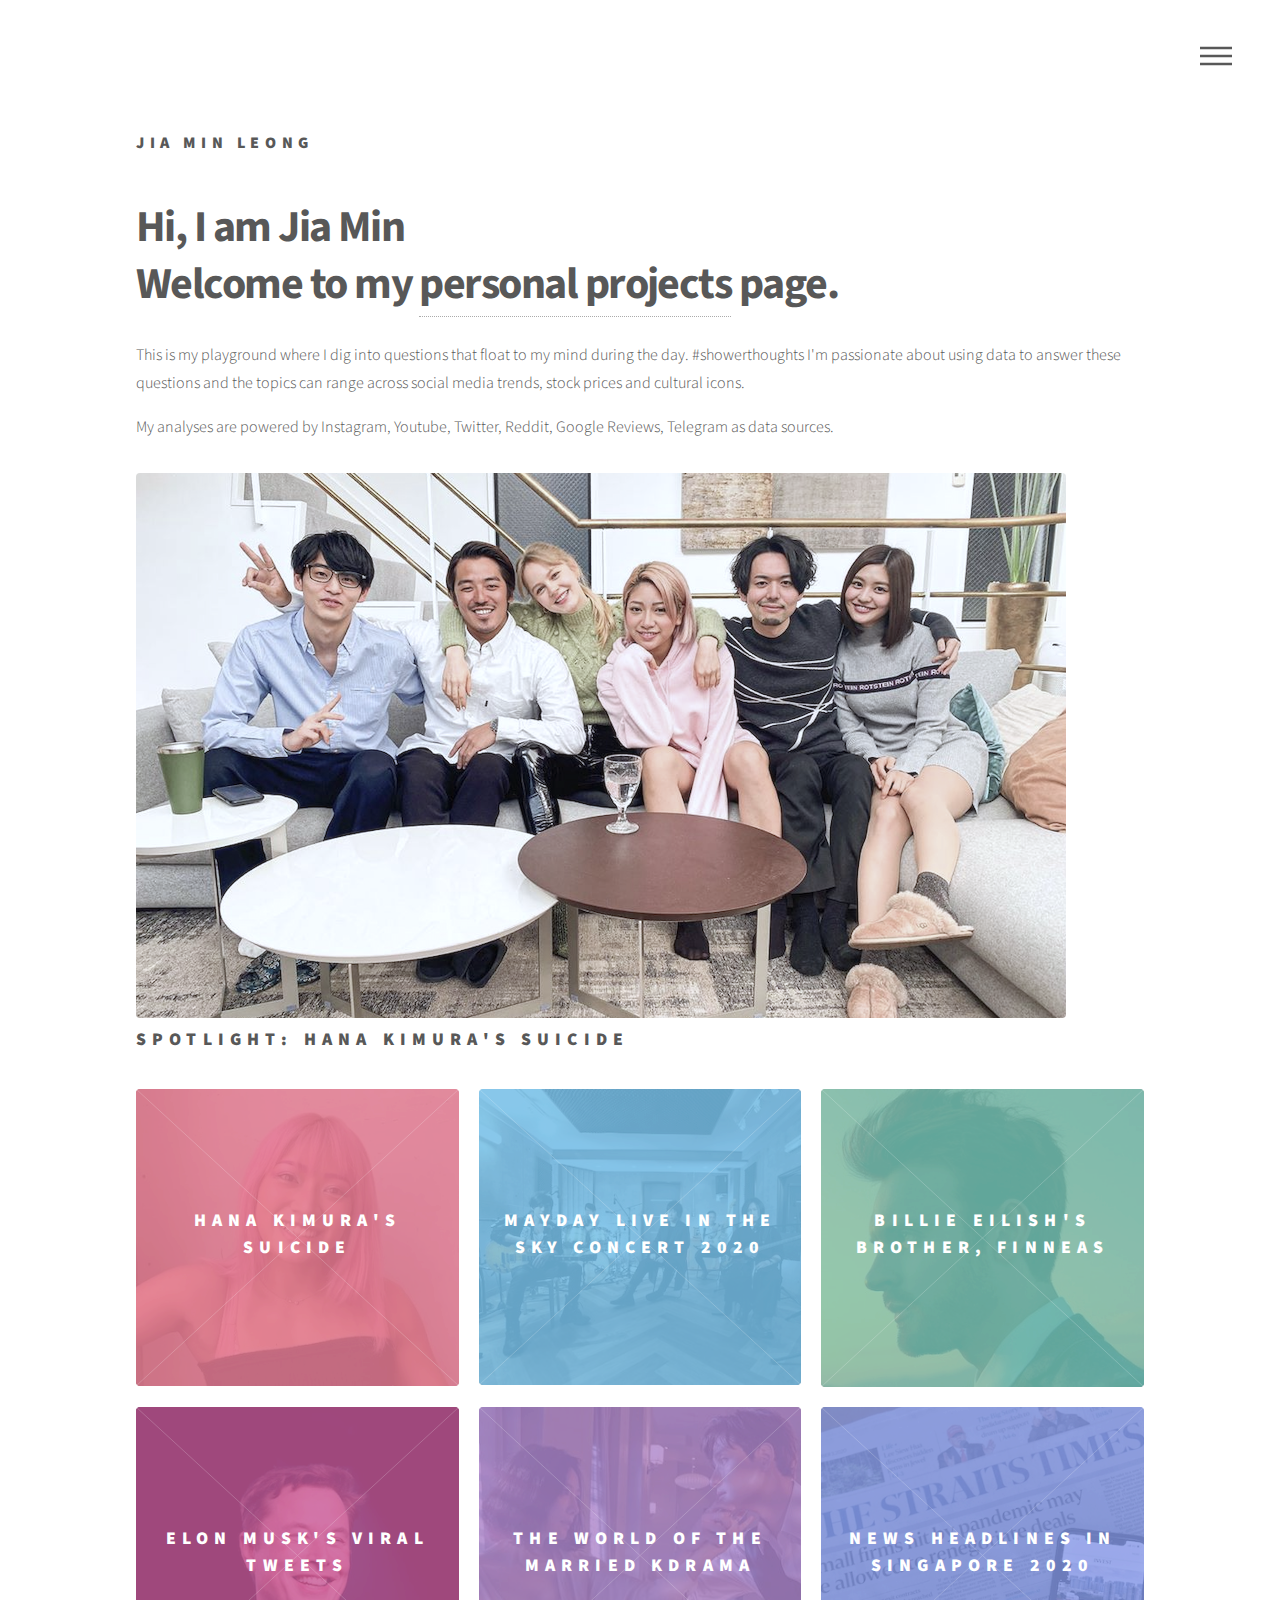
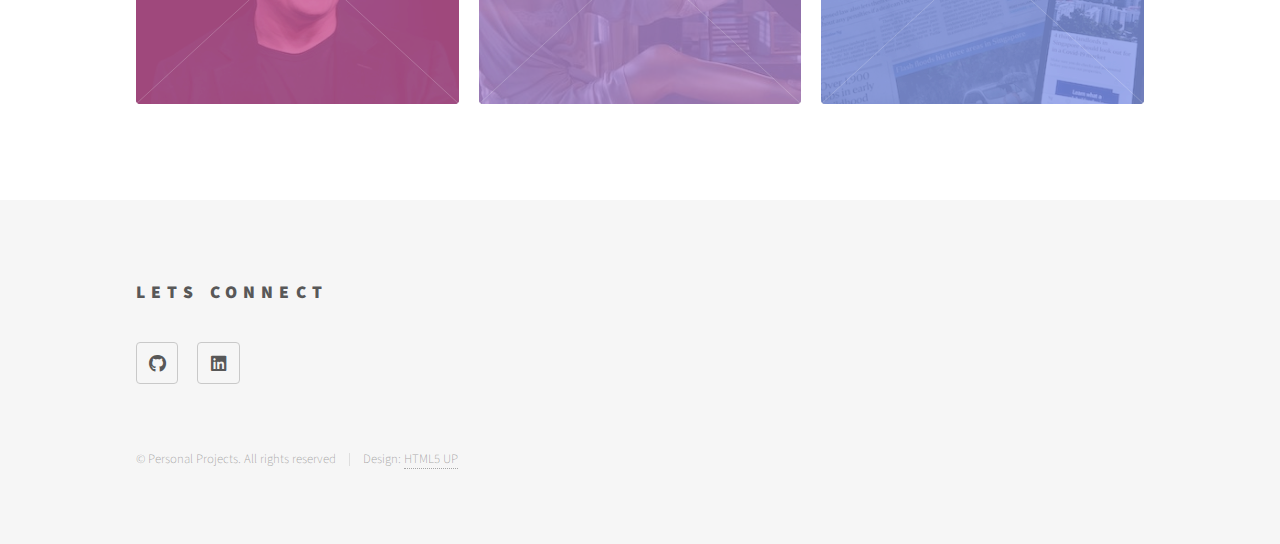
==== index.html @ 2c3411ba "Index" ====
<!DOCTYPE HTML>
<!--
	Phantom by HTML5 UP
	html5up.net | @ajlkn
	Free for personal and commercial use under the CCA 3.0 license (html5up.net/license)
-->
<html>
	<head>
		<title>Personal Projects Portfolio</title>
		<meta charset="utf-8" />
		<meta name="viewport" content="width=device-width, initial-scale=1, user-scalable=no" />
		<link rel="stylesheet" href="assets/css/main.css" />
		<noscript><link rel="stylesheet" href="assets/css/noscript.css" /></noscript>
	</head>
	<body class="is-preload">
		<!-- Wrapper -->
			<div id="wrapper">

				<!-- Header -->
					<header id="header">
						<div class="inner">

							<!-- Logo -->
								<a href="index.html" class="logo">
									<!-- <span class="symbol"><img src="images/logo.svg" alt="" /></span > --> <span class="title">Jia Min Leong</span>
								</a>

							<!-- Nav -->
								<nav>
									<ul>
										<li><a href="#menu">Menu</a></li>
									</ul>
								</nav>

						</div>
					</header>

				<!-- Menu -->
					<nav id="menu">
						<h2>Menu</h2>
						<ul>
							<li><a href="index.html">index</a></li>
							<li><a href="about_me.html">About Me</a></li>
							<!--  <li><a href="elements.html">Elements</a></li> -->
						</ul> 
					</nav>

				<!-- Main -->
					<div id="main">
						<div class="inner">
							<header>
								<h1>Hi, I am Jia Min<br/> 
									Welcome to my  <a href="https://www.instagram.com/personalprojects.py/?hl=en">personal projects</a> page.</h1>
								<p>This is my playground where I dig into questions that float to my mind during the day. #showerthoughts I'm passionate about using data to answer these questions and the topics can range across social media trends, stock prices and cultural icons. 
								</p>

								<p>My analyses are powered by Instagram, Youtube, Twitter, Reddit, Google Reviews, Telegram as data sources. </p>
							</header>
							

								
							<article class="style6">
								<span class="image">
									<img src="images/header.png" alt="" />
								</span>
									 <a href="post_hana_kimura.html">
										<h2>Spotlight: Hana Kimura's suicide</h2>	
								</a>
							</article>


							<section class="tiles">
								
								<article class="style1">
									<span class="image">
										<img src="images/01hana_kimura.jpg" alt="" />
									</span>
										<a href="post_hana_kimura.html">
										<h2>Hana Kimura's suicide</h2>
										<div class="content">
											<p>Sentiment Analysis on Reddit threads</p>
										</div>
									</a>
								</article>

								<article class="style2">
									<span class="image">
										<img src="images/02mayday.jpg" alt="" />
									</span>
										<!-- <a href="generic.html">-->
										<a href="post_mayday.html">
										<h2>Mayday Live In The Sky concert 2020</h2>
										<div class="content">
											<p>Word2Vec to embed Youtube Live Chat data, t-SNE and PCA to visualise embeddings</p>
										</div>
									</a>
								</article>
								<article class="style3">
									<span class="image">
										<img src="images/03finneas.jpg" alt="" />
									</span>
										<!-- <a href="generic.html">-->
										<a href="post_finneas.html">
										<h2>Billie Eilish's brother, FINNEAS</h2>
										<div class="content">
											<p>Retraining GloVe model with embeddings generated from Youtube comments</p>
										</div>
									</a>
								</article>

								<article class="style4">
									<span class="image">
										<img src="images/04elon.jpg" alt="" />
									</span>
										<!-- <a href="generic.html">-->
										<a href="post_elon_musk.html">
										<h2>Elon Musk's viral tweets</h2>
										<div class="content">
											<p>Correlation analysis between tweet popularity and TSLA stock price</p>
										</div>
									</a>
								</article>

								<article class="style5">
									<span class="image">
										<img src="images/05worldofthemarried.jpg" alt="" />
									</span>
										<!-- <a href="generic.html">-->
										<a href="post_worldofthemarried.html">
										<h2>The World of the Married KDrama</h2>
										<div class="content">
											<p>K Means Clustering on Google Reviews</p>
										</div>
									</a>
								</article>

								<article class="style6">
									<span class="image">
										<img src="images/06straits_times.jpg" alt="" />
									</span>
										<!-- <a href="generic.html">-->
										<a href="https://www.instagram.com/p/CJTP_eSlEu7/">
										<h2>News headlines in Singapore 2020</h2>
										<div class="content">
											<p>spaCy Entity Recognition on Straits Times Telegram</p>
										</div>
									</a>
								</article>
							
							
							</section>
						</div>
					</div>

				<!-- Footer -->
					<footer id="footer">
						<div class="inner">
							<section>
								<h2>Lets Connect</h2>
								<ul class="icons">
									<li><a href="https://github.com/jiamin-leong" class="icon brands style2 fa-github"><span class="label">GitHub</span></a></li>
									<li><a href="https://www.linkedin.com/in/jia-min-leong-316aa6111/" class="icon brands style2 fa-linkedin"><span class="label">LinkedIn</span></a></li>
								</ul>
							</section>
							<ul class="copyright">
								<li>&copy; Personal Projects. All rights reserved</li><li>Design: <a href="http://html5up.net">HTML5 UP</a></li>
							</ul>
						</div>
					</footer>

			</div>

		<!-- Scripts -->
			<script src="assets/js/jquery.min.js"></script>
			<script src="assets/js/browser.min.js"></script>
			<script src="assets/js/breakpoints.min.js"></script>
			<script src="assets/js/util.js"></script>
			<script src="assets/js/main.js"></script>

	</body>
</html>
---- assets/css/main.css ----
@import url(fontawesome-all.min.css);
@import url("https://fonts.googleapis.com/css?family=Source+Sans+Pro:300,700,900");

/*
	Phantom by HTML5 UP
	html5up.net | @ajlkn
	Free for personal and commercial use under the CCA 3.0 license (html5up.net/license)
*/

html, body, div, span, applet, object,
iframe, h1, h2, h3, h4, h5, h6, p, blockquote,
pre, a, abbr, acronym, address, big, cite,
code, del, dfn, em, img, ins, kbd, q, s, samp,
small, strike, strong, sub, sup, tt, var, b,
u, i, center, dl, dt, dd, ol, ul, li, fieldset,
form, label, legend, table, caption, tbody,
tfoot, thead, tr, th, td, article, aside,
canvas, details, embed, figure, figcaption,
footer, header, hgroup, menu, nav, output, ruby,
section, summary, time, mark, audio, video {
	margin: 0;
	padding: 0;
	border: 0;
	font-size: 100%;
	font: inherit;
	vertical-align: baseline;}

article, aside, details, figcaption, figure,
footer, header, hgroup, menu, nav, section {
	display: block;}

body {
	line-height: 1;
}

ol, ul {
	list-style: none;
}

blockquote, q {
	quotes: none;
}

	blockquote:before, blockquote:after, q:before, q:after {
		content: '';
		content: none;
	}

table {
	border-collapse: collapse;
	border-spacing: 0;
}

body {
	-webkit-text-size-adjust: none;
}

mark {
	background-color: transparent;
	color: inherit;
}

input::-moz-focus-inner {
	border: 0;
	padding: 0;
}

input, select, textarea {
	-moz-appearance: none;
	-webkit-appearance: none;
	-ms-appearance: none;
	appearance: none;
}

/* Basic */

	@-ms-viewport {
		width: device-width;
	}

	body {
		-ms-overflow-style: scrollbar;
	}

	@media screen and (max-width: 480px) {

		html, body {
			min-width: 320px;
		}

	}

	html {
		box-sizing: border-box;
	}

	*, *:before, *:after {
		box-sizing: inherit;
	}

	body {
		background: #ffffff;
	}

		body.is-preload *, body.is-preload *:before, body.is-preload *:after {
			-moz-animation: none !important;
			-webkit-animation: none !important;
			-ms-animation: none !important;
			animation: none !important;
			-moz-transition: none !important;
			-webkit-transition: none !important;
			-ms-transition: none !important;
			transition: none !important;
		}

/* Type */

	body, input, select, textarea {
		color: #585858;
		font-family: "Source Sans Pro", Helvetica, sans-serif;
		font-size: 16pt;
		font-weight: 300;
		line-height: 1.75;
	}

		@media screen and (max-width: 1680px) {

			body, input, select, textarea {
				font-size: 14pt;
			}

		}

		@media screen and (max-width: 1280px) {

			body, input, select, textarea {
				font-size: 12pt;
			}

		}

	a {
		-moz-transition: border-bottom-color 0.2s ease, color 0.2s ease;
		-webkit-transition: border-bottom-color 0.2s ease, color 0.2s ease;
		-ms-transition: border-bottom-color 0.2s ease, color 0.2s ease;
		transition: border-bottom-color 0.2s ease, color 0.2s ease;
		text-decoration: none;
		color: #585858;
		border-bottom: dotted 1px rgba(88, 88, 88, 0.5);
	}

		a:hover {
			border-bottom-color: transparent;
			color: #f2849e !important;
		}

	strong, b {
		font-weight: 900;
	}

	em, i {
		font-style: italic;
	}

	p {
		margin: 0 0 2em 0;
	}

	h1 {
		font-size: 2.75em;
		font-weight: 700;
		line-height: 1.3;
		margin: 0 0 1em 0;
		letter-spacing: -0.035em;
	}

		h1 a {
			color: inherit;
		}

		@media screen and (max-width: 736px) {

			h1 {
				font-size: 2em;
				margin: 0 0 1em 0;
			}

		}

		@media screen and (max-width: 360px) {

			h1 {
				font-size: 1.75em;
			}

		}

	h2, h3, h4, h5, h6 {
		font-weight: 900;
		line-height: 1.5;
		margin: 0 0 2em 0;
		text-transform: uppercase;
		letter-spacing: 0.35em;
	}

		h2 a, h3 a, h4 a, h5 a, h6 a {
			color: inherit;
		}

	h2 {
		font-size: 1.1em;
	}

	h3 {
		font-size: 1em;
	}

	h4 {
		font-size: 0.8em;
	}

	h5 {
		font-size: 0.8em;
	}

	h6 {
		font-size: 0.8em;
	}

	@media screen and (max-width: 980px) {

		h1 br, h2 br, h3 br, h4 br, h5 br, h6 br {
			display: none;
		}

	}

	@media screen and (max-width: 736px) {

		h2 {
			font-size: 1em;
		}

		h3 {
			font-size: 0.8em;
		}

	}

	sub {
		font-size: 0.8em;
		position: relative;
		top: 0.5em;
	}

	sup {
		font-size: 0.8em;
		position: relative;
		top: -0.5em;
	}

	blockquote {
		border-left: solid 4px #c9c9c9;
		font-style: italic;
		margin: 0 0 2em 0;
		padding: 0.5em 0 0.5em 2em;
	}

	code {
		background: rgba(144, 144, 144, 0.075);
		border-radius: 4px;
		border: solid 1px #c9c9c9;
		font-family: "Courier New", monospace;
		font-size: 0.9em;
		margin: 0 0.25em;
		padding: 0.25em 0.65em;
	}

	pre {
		-webkit-overflow-scrolling: touch;
		font-family: "Courier New", monospace;
		font-size: 0.9em;
		margin: 0 0 2em 0;
	}

		pre code {
			display: block;
			line-height: 1.75;
			padding: 1em 1.5em;
			overflow-x: auto;
		}

	hr {
		border: 0;
		border-bottom: solid 1px #c9c9c9;
		margin: 2em 0;
	}

		hr.major {
			margin: 3em 0;
		}

	.align-left {
		text-align: left;
	}

	.align-center {
		text-align: center;
	}

	.align-right {
		text-align: right;
	}

/* Row */

	.row {
		display: flex;
		flex-wrap: wrap;
		box-sizing: border-box;
		align-items: stretch;
	}

		.row > * {
			box-sizing: border-box;
		}

		.row.gtr-uniform > * > :last-child {
			margin-bottom: 0;
		}

		.row.aln-left {
			justify-content: flex-start;
		}

		.row.aln-center {
			justify-content: center;
		}

		.row.aln-right {
			justify-content: flex-end;
		}

		.row.aln-top {
			align-items: flex-start;
		}

		.row.aln-middle {
			align-items: center;
		}

		.row.aln-bottom {
			align-items: flex-end;
		}

		.row > .imp {
			order: -1;
		}

		.row > .col-1 {
			width: 8.33333%;
		}

		.row > .off-1 {
			margin-left: 8.33333%;
		}

		.row > .col-2 {
			width: 16.66667%;
		}

		.row > .off-2 {
			margin-left: 16.66667%;
		}

		.row > .col-3 {
			width: 25%;
		}

		.row > .off-3 {
			margin-left: 25%;
		}

		.row > .col-4 {
			width: 33.33333%;
		}

		.row > .off-4 {
			margin-left: 33.33333%;
		}

		.row > .col-5 {
			width: 41.66667%;
		}

		.row > .off-5 {
			margin-left: 41.66667%;
		}

		.row > .col-6 {
			width: 50%;
		}

		.row > .off-6 {
			margin-left: 50%;
		}

		.row > .col-7 {
			width: 58.33333%;
		}

		.row > .off-7 {
			margin-left: 58.33333%;
		}

		.row > .col-8 {
			width: 66.66667%;
		}

		.row > .off-8 {
			margin-left: 66.66667%;
		}

		.row > .col-9 {
			width: 75%;
		}

		.row > .off-9 {
			margin-left: 75%;
		}

		.row > .col-10 {
			width: 83.33333%;
		}

		.row > .off-10 {
			margin-left: 83.33333%;
		}

		.row > .col-11 {
			width: 91.66667%;
		}

		.row > .off-11 {
			margin-left: 91.66667%;
		}

		.row > .col-12 {
			width: 100%;
		}

		.row > .off-12 {
			margin-left: 100%;
		}

		.row.gtr-0 {
			margin-top: 0;
			margin-left: 0em;
		}

			.row.gtr-0 > * {
				padding: 0 0 0 0em;
			}

			.row.gtr-0.gtr-uniform {
				margin-top: 0em;
			}

				.row.gtr-0.gtr-uniform > * {
					padding-top: 0em;
				}

		.row.gtr-25 {
			margin-top: 0;
			margin-left: -0.5em;
		}

			.row.gtr-25 > * {
				padding: 0 0 0 0.5em;
			}

			.row.gtr-25.gtr-uniform {
				margin-top: -0.5em;
			}

				.row.gtr-25.gtr-uniform > * {
					padding-top: 0.5em;
				}

		.row.gtr-50 {
			margin-top: 0;
			margin-left: -1em;
		}

			.row.gtr-50 > * {
				padding: 0 0 0 1em;
			}

			.row.gtr-50.gtr-uniform {
				margin-top: -1em;
			}

				.row.gtr-50.gtr-uniform > * {
					padding-top: 1em;
				}

		.row {
			margin-top: 0;
			margin-left: -2em;
		}

			.row > * {
				padding: 0 0 0 2em;
			}

			.row.gtr-uniform {
				margin-top: -2em;
			}

				.row.gtr-uniform > * {
					padding-top: 2em;
				}

		.row.gtr-150 {
			margin-top: 0;
			margin-left: -3em;
		}

			.row.gtr-150 > * {
				padding: 0 0 0 3em;
			}

			.row.gtr-150.gtr-uniform {
				margin-top: -3em;
			}

				.row.gtr-150.gtr-uniform > * {
					padding-top: 3em;
				}

		.row.gtr-200 {
			margin-top: 0;
			margin-left: -4em;
		}

			.row.gtr-200 > * {
				padding: 0 0 0 4em;
			}

			.row.gtr-200.gtr-uniform {
				margin-top: -4em;
			}

				.row.gtr-200.gtr-uniform > * {
					padding-top: 4em;
				}

		@media screen and (max-width: 1680px) {

			.row {
				display: flex;
				flex-wrap: wrap;
				box-sizing: border-box;
				align-items: stretch;
			}

				.row > * {
					box-sizing: border-box;
				}

				.row.gtr-uniform > * > :last-child {
					margin-bottom: 0;
				}

				.row.aln-left {
					justify-content: flex-start;
				}

				.row.aln-center {
					justify-content: center;
				}

				.row.aln-right {
					justify-content: flex-end;
				}

				.row.aln-top {
					align-items: flex-start;
				}

				.row.aln-middle {
					align-items: center;
				}

				.row.aln-bottom {
					align-items: flex-end;
				}

				.row > .imp-xlarge {
					order: -1;
				}

				.row > .col-1-xlarge {
					width: 8.33333%;
				}

				.row > .off-1-xlarge {
					margin-left: 8.33333%;
				}

				.row > .col-2-xlarge {
					width: 16.66667%;
				}

				.row > .off-2-xlarge {
					margin-left: 16.66667%;
				}

				.row > .col-3-xlarge {
					width: 25%;
				}

				.row > .off-3-xlarge {
					margin-left: 25%;
				}

				.row > .col-4-xlarge {
					width: 33.33333%;
				}

				.row > .off-4-xlarge {
					margin-left: 33.33333%;
				}

				.row > .col-5-xlarge {
					width: 41.66667%;
				}

				.row > .off-5-xlarge {
					margin-left: 41.66667%;
				}

				.row > .col-6-xlarge {
					width: 50%;
				}

				.row > .off-6-xlarge {
					margin-left: 50%;
				}

				.row > .col-7-xlarge {
					width: 58.33333%;
				}

				.row > .off-7-xlarge {
					margin-left: 58.33333%;
				}

				.row > .col-8-xlarge {
					width: 66.66667%;
				}

				.row > .off-8-xlarge {
					margin-left: 66.66667%;
				}

				.row > .col-9-xlarge {
					width: 75%;
				}

				.row > .off-9-xlarge {
					margin-left: 75%;
				}

				.row > .col-10-xlarge {
					width: 83.33333%;
				}

				.row > .off-10-xlarge {
					margin-left: 83.33333%;
				}

				.row > .col-11-xlarge {
					width: 91.66667%;
				}

				.row > .off-11-xlarge {
					margin-left: 91.66667%;
				}

				.row > .col-12-xlarge {
					width: 100%;
				}

				.row > .off-12-xlarge {
					margin-left: 100%;
				}

				.row.gtr-0 {
					margin-top: 0;
					margin-left: 0em;
				}

					.row.gtr-0 > * {
						padding: 0 0 0 0em;
					}

					.row.gtr-0.gtr-uniform {
						margin-top: 0em;
					}

						.row.gtr-0.gtr-uniform > * {
							padding-top: 0em;
						}

				.row.gtr-25 {
					margin-top: 0;
					margin-left: -0.5em;
				}

					.row.gtr-25 > * {
						padding: 0 0 0 0.5em;
					}

					.row.gtr-25.gtr-uniform {
						margin-top: -0.5em;
					}

						.row.gtr-25.gtr-uniform > * {
							padding-top: 0.5em;
						}

				.row.gtr-50 {
					margin-top: 0;
					margin-left: -1em;
				}

					.row.gtr-50 > * {
						padding: 0 0 0 1em;
					}

					.row.gtr-50.gtr-uniform {
						margin-top: -1em;
					}

						.row.gtr-50.gtr-uniform > * {
							padding-top: 1em;
						}

				.row {
					margin-top: 0;
					margin-left: -2em;
				}

					.row > * {
						padding: 0 0 0 2em;
					}

					.row.gtr-uniform {
						margin-top: -2em;
					}

						.row.gtr-uniform > * {
							padding-top: 2em;
						}

				.row.gtr-150 {
					margin-top: 0;
					margin-left: -3em;
				}

					.row.gtr-150 > * {
						padding: 0 0 0 3em;
					}

					.row.gtr-150.gtr-uniform {
						margin-top: -3em;
					}

						.row.gtr-150.gtr-uniform > * {
							padding-top: 3em;
						}

				.row.gtr-200 {
					margin-top: 0;
					margin-left: -4em;
				}

					.row.gtr-200 > * {
						padding: 0 0 0 4em;
					}

					.row.gtr-200.gtr-uniform {
						margin-top: -4em;
					}

						.row.gtr-200.gtr-uniform > * {
							padding-top: 4em;
						}

		}

		@media screen and (max-width: 1280px) {

			.row {
				display: flex;
				flex-wrap: wrap;
				box-sizing: border-box;
				align-items: stretch;
			}

				.row > * {
					box-sizing: border-box;
				}

				.row.gtr-uniform > * > :last-child {
					margin-bottom: 0;
				}

				.row.aln-left {
					justify-content: flex-start;
				}

				.row.aln-center {
					justify-content: center;
				}

				.row.aln-right {
					justify-content: flex-end;
				}

				.row.aln-top {
					align-items: flex-start;
				}

				.row.aln-middle {
					align-items: center;
				}

				.row.aln-bottom {
					align-items: flex-end;
				}

				.row > .imp-large {
					order: -1;
				}

				.row > .col-1-large {
					width: 8.33333%;
				}

				.row > .off-1-large {
					margin-left: 8.33333%;
				}

				.row > .col-2-large {
					width: 16.66667%;
				}

				.row > .off-2-large {
					margin-left: 16.66667%;
				}

				.row > .col-3-large {
					width: 25%;
				}

				.row > .off-3-large {
					margin-left: 25%;
				}

				.row > .col-4-large {
					width: 33.33333%;
				}

				.row > .off-4-large {
					margin-left: 33.33333%;
				}

				.row > .col-5-large {
					width: 41.66667%;
				}

				.row > .off-5-large {
					margin-left: 41.66667%;
				}

				.row > .col-6-large {
					width: 50%;
				}

				.row > .off-6-large {
					margin-left: 50%;
				}

				.row > .col-7-large {
					width: 58.33333%;
				}

				.row > .off-7-large {
					margin-left: 58.33333%;
				}

				.row > .col-8-large {
					width: 66.66667%;
				}

				.row > .off-8-large {
					margin-left: 66.66667%;
				}

				.row > .col-9-large {
					width: 75%;
				}

				.row > .off-9-large {
					margin-left: 75%;
				}

				.row > .col-10-large {
					width: 83.33333%;
				}

				.row > .off-10-large {
					margin-left: 83.33333%;
				}

				.row > .col-11-large {
					width: 91.66667%;
				}

				.row > .off-11-large {
					margin-left: 91.66667%;
				}

				.row > .col-12-large {
					width: 100%;
				}

				.row > .off-12-large {
					margin-left: 100%;
				}

				.row.gtr-0 {
					margin-top: 0;
					margin-left: 0em;
				}

					.row.gtr-0 > * {
						padding: 0 0 0 0em;
					}

					.row.gtr-0.gtr-uniform {
						margin-top: 0em;
					}

						.row.gtr-0.gtr-uniform > * {
							padding-top: 0em;
						}

				.row.gtr-25 {
					margin-top: 0;
					margin-left: -0.5em;
				}

					.row.gtr-25 > * {
						padding: 0 0 0 0.5em;
					}

					.row.gtr-25.gtr-uniform {
						margin-top: -0.5em;
					}

						.row.gtr-25.gtr-uniform > * {
							padding-top: 0.5em;
						}

				.row.gtr-50 {
					margin-top: 0;
					margin-left: -1em;
				}

					.row.gtr-50 > * {
						padding: 0 0 0 1em;
					}

					.row.gtr-50.gtr-uniform {
						margin-top: -1em;
					}

						.row.gtr-50.gtr-uniform > * {
							padding-top: 1em;
						}

				.row {
					margin-top: 0;
					margin-left: -2em;
				}

					.row > * {
						padding: 0 0 0 2em;
					}

					.row.gtr-uniform {
						margin-top: -2em;
					}

						.row.gtr-uniform > * {
							padding-top: 2em;
						}

				.row.gtr-150 {
					margin-top: 0;
					margin-left: -3em;
				}

					.row.gtr-150 > * {
						padding: 0 0 0 3em;
					}

					.row.gtr-150.gtr-uniform {
						margin-top: -3em;
					}

						.row.gtr-150.gtr-uniform > * {
							padding-top: 3em;
						}

				.row.gtr-200 {
					margin-top: 0;
					margin-left: -4em;
				}

					.row.gtr-200 > * {
						padding: 0 0 0 4em;
					}

					.row.gtr-200.gtr-uniform {
						margin-top: -4em;
					}

						.row.gtr-200.gtr-uniform > * {
							padding-top: 4em;
						}

		}

		@media screen and (max-width: 980px) {

			.row {
				display: flex;
				flex-wrap: wrap;
				box-sizing: border-box;
				align-items: stretch;
			}

				.row > * {
					box-sizing: border-box;
				}

				.row.gtr-uniform > * > :last-child {
					margin-bottom: 0;
				}

				.row.aln-left {
					justify-content: flex-start;
				}

				.row.aln-center {
					justify-content: center;
				}

				.row.aln-right {
					justify-content: flex-end;
				}

				.row.aln-top {
					align-items: flex-start;
				}

				.row.aln-middle {
					align-items: center;
				}

				.row.aln-bottom {
					align-items: flex-end;
				}

				.row > .imp-medium {
					order: -1;
				}

				.row > .col-1-medium {
					width: 8.33333%;
				}

				.row > .off-1-medium {
					margin-left: 8.33333%;
				}

				.row > .col-2-medium {
					width: 16.66667%;
				}

				.row > .off-2-medium {
					margin-left: 16.66667%;
				}

				.row > .col-3-medium {
					width: 25%;
				}

				.row > .off-3-medium {
					margin-left: 25%;
				}

				.row > .col-4-medium {
					width: 33.33333%;
				}

				.row > .off-4-medium {
					margin-left: 33.33333%;
				}

				.row > .col-5-medium {
					width: 41.66667%;
				}

				.row > .off-5-medium {
					margin-left: 41.66667%;
				}

				.row > .col-6-medium {
					width: 50%;
				}

				.row > .off-6-medium {
					margin-left: 50%;
				}

				.row > .col-7-medium {
					width: 58.33333%;
				}

				.row > .off-7-medium {
					margin-left: 58.33333%;
				}

				.row > .col-8-medium {
					width: 66.66667%;
				}

				.row > .off-8-medium {
					margin-left: 66.66667%;
				}

				.row > .col-9-medium {
					width: 75%;
				}

				.row > .off-9-medium {
					margin-left: 75%;
				}

				.row > .col-10-medium {
					width: 83.33333%;
				}

				.row > .off-10-medium {
					margin-left: 83.33333%;
				}

				.row > .col-11-medium {
					width: 91.66667%;
				}

				.row > .off-11-medium {
					margin-left: 91.66667%;
				}

				.row > .col-12-medium {
					width: 100%;
				}

				.row > .off-12-medium {
					margin-left: 100%;
				}

				.row.gtr-0 {
					margin-top: 0;
					margin-left: 0em;
				}

					.row.gtr-0 > * {
						padding: 0 0 0 0em;
					}

					.row.gtr-0.gtr-uniform {
						margin-top: 0em;
					}

						.row.gtr-0.gtr-uniform > * {
							padding-top: 0em;
						}

				.row.gtr-25 {
					margin-top: 0;
					margin-left: -0.375em;
				}

					.row.gtr-25 > * {
						padding: 0 0 0 0.375em;
					}

					.row.gtr-25.gtr-uniform {
						margin-top: -0.375em;
					}

						.row.gtr-25.gtr-uniform > * {
							padding-top: 0.375em;
						}

				.row.gtr-50 {
					margin-top: 0;
					margin-left: -0.75em;
				}

					.row.gtr-50 > * {
						padding: 0 0 0 0.75em;
					}

					.row.gtr-50.gtr-uniform {
						margin-top: -0.75em;
					}

						.row.gtr-50.gtr-uniform > * {
							padding-top: 0.75em;
						}

				.row {
					margin-top: 0;
					margin-left: -1.5em;
				}

					.row > * {
						padding: 0 0 0 1.5em;
					}

					.row.gtr-uniform {
						margin-top: -1.5em;
					}

						.row.gtr-uniform > * {
							padding-top: 1.5em;
						}

				.row.gtr-150 {
					margin-top: 0;
					margin-left: -2.25em;
				}

					.row.gtr-150 > * {
						padding: 0 0 0 2.25em;
					}

					.row.gtr-150.gtr-uniform {
						margin-top: -2.25em;
					}

						.row.gtr-150.gtr-uniform > * {
							padding-top: 2.25em;
						}

				.row.gtr-200 {
					margin-top: 0;
					margin-left: -3em;
				}

					.row.gtr-200 > * {
						padding: 0 0 0 3em;
					}

					.row.gtr-200.gtr-uniform {
						margin-top: -3em;
					}

						.row.gtr-200.gtr-uniform > * {
							padding-top: 3em;
						}

		}

		@media screen and (max-width: 736px) {

			.row {
				display: flex;
				flex-wrap: wrap;
				box-sizing: border-box;
				align-items: stretch;
			}

				.row > * {
					box-sizing: border-box;
				}

				.row.gtr-uniform > * > :last-child {
					margin-bottom: 0;
				}

				.row.aln-left {
					justify-content: flex-start;
				}

				.row.aln-center {
					justify-content: center;
				}

				.row.aln-right {
					justify-content: flex-end;
				}

				.row.aln-top {
					align-items: flex-start;
				}

				.row.aln-middle {
					align-items: center;
				}

				.row.aln-bottom {
					align-items: flex-end;
				}

				.row > .imp-small {
					order: -1;
				}

				.row > .col-1-small {
					width: 8.33333%;
				}

				.row > .off-1-small {
					margin-left: 8.33333%;
				}

				.row > .col-2-small {
					width: 16.66667%;
				}

				.row > .off-2-small {
					margin-left: 16.66667%;
				}

				.row > .col-3-small {
					width: 25%;
				}

				.row > .off-3-small {
					margin-left: 25%;
				}

				.row > .col-4-small {
					width: 33.33333%;
				}

				.row > .off-4-small {
					margin-left: 33.33333%;
				}

				.row > .col-5-small {
					width: 41.66667%;
				}

				.row > .off-5-small {
					margin-left: 41.66667%;
				}

				.row > .col-6-small {
					width: 50%;
				}

				.row > .off-6-small {
					margin-left: 50%;
				}

				.row > .col-7-small {
					width: 58.33333%;
				}

				.row > .off-7-small {
					margin-left: 58.33333%;
				}

				.row > .col-8-small {
					width: 66.66667%;
				}

				.row > .off-8-small {
					margin-left: 66.66667%;
				}

				.row > .col-9-small {
					width: 75%;
				}

				.row > .off-9-small {
					margin-left: 75%;
				}

				.row > .col-10-small {
					width: 83.33333%;
				}

				.row > .off-10-small {
					margin-left: 83.33333%;
				}

				.row > .col-11-small {
					width: 91.66667%;
				}

				.row > .off-11-small {
					margin-left: 91.66667%;
				}

				.row > .col-12-small {
					width: 100%;
				}

				.row > .off-12-small {
					margin-left: 100%;
				}

				.row.gtr-0 {
					margin-top: 0;
					margin-left: 0em;
				}

					.row.gtr-0 > * {
						padding: 0 0 0 0em;
					}

					.row.gtr-0.gtr-uniform {
						margin-top: 0em;
					}

						.row.gtr-0.gtr-uniform > * {
							padding-top: 0em;
						}

				.row.gtr-25 {
					margin-top: 0;
					margin-left: -0.25em;
				}

					.row.gtr-25 > * {
						padding: 0 0 0 0.25em;
					}

					.row.gtr-25.gtr-uniform {
						margin-top: -0.25em;
					}

						.row.gtr-25.gtr-uniform > * {
							padding-top: 0.25em;
						}

				.row.gtr-50 {
					margin-top: 0;
					margin-left: -0.5em;
				}

					.row.gtr-50 > * {
						padding: 0 0 0 0.5em;
					}

					.row.gtr-50.gtr-uniform {
						margin-top: -0.5em;
					}

						.row.gtr-50.gtr-uniform > * {
							padding-top: 0.5em;
						}

				.row {
					margin-top: 0;
					margin-left: -1em;
				}

					.row > * {
						padding: 0 0 0 1em;
					}

					.row.gtr-uniform {
						margin-top: -1em;
					}

						.row.gtr-uniform > * {
							padding-top: 1em;
						}

				.row.gtr-150 {
					margin-top: 0;
					margin-left: -1.5em;
				}

					.row.gtr-150 > * {
						padding: 0 0 0 1.5em;
					}

					.row.gtr-150.gtr-uniform {
						margin-top: -1.5em;
					}

						.row.gtr-150.gtr-uniform > * {
							padding-top: 1.5em;
						}

				.row.gtr-200 {
					margin-top: 0;
					margin-left: -2em;
				}

					.row.gtr-200 > * {
						padding: 0 0 0 2em;
					}

					.row.gtr-200.gtr-uniform {
						margin-top: -2em;
					}

						.row.gtr-200.gtr-uniform > * {
							padding-top: 2em;
						}

		}

		@media screen and (max-width: 480px) {

			.row {
				display: flex;
				flex-wrap: wrap;
				box-sizing: border-box;
				align-items: stretch;
			}

				.row > * {
					box-sizing: border-box;
				}

				.row.gtr-uniform > * > :last-child {
					margin-bottom: 0;
				}

				.row.aln-left {
					justify-content: flex-start;
				}

				.row.aln-center {
					justify-content: center;
				}

				.row.aln-right {
					justify-content: flex-end;
				}

				.row.aln-top {
					align-items: flex-start;
				}

				.row.aln-middle {
					align-items: center;
				}

				.row.aln-bottom {
					align-items: flex-end;
				}

				.row > .imp-xsmall {
					order: -1;
				}

				.row > .col-1-xsmall {
					width: 8.33333%;
				}

				.row > .off-1-xsmall {
					margin-left: 8.33333%;
				}

				.row > .col-2-xsmall {
					width: 16.66667%;
				}

				.row > .off-2-xsmall {
					margin-left: 16.66667%;
				}

				.row > .col-3-xsmall {
					width: 25%;
				}

				.row > .off-3-xsmall {
					margin-left: 25%;
				}

				.row > .col-4-xsmall {
					width: 33.33333%;
				}

				.row > .off-4-xsmall {
					margin-left: 33.33333%;
				}

				.row > .col-5-xsmall {
					width: 41.66667%;
				}

				.row > .off-5-xsmall {
					margin-left: 41.66667%;
				}

				.row > .col-6-xsmall {
					width: 50%;
				}

				.row > .off-6-xsmall {
					margin-left: 50%;
				}

				.row > .col-7-xsmall {
					width: 58.33333%;
				}

				.row > .off-7-xsmall {
					margin-left: 58.33333%;
				}

				.row > .col-8-xsmall {
					width: 66.66667%;
				}

				.row > .off-8-xsmall {
					margin-left: 66.66667%;
				}

				.row > .col-9-xsmall {
					width: 75%;
				}

				.row > .off-9-xsmall {
					margin-left: 75%;
				}

				.row > .col-10-xsmall {
					width: 83.33333%;
				}

				.row > .off-10-xsmall {
					margin-left: 83.33333%;
				}

				.row > .col-11-xsmall {
					width: 91.66667%;
				}

				.row > .off-11-xsmall {
					margin-left: 91.66667%;
				}

				.row > .col-12-xsmall {
					width: 100%;
				}

				.row > .off-12-xsmall {
					margin-left: 100%;
				}

				.row.gtr-0 {
					margin-top: 0;
					margin-left: 0em;
				}

					.row.gtr-0 > * {
						padding: 0 0 0 0em;
					}

					.row.gtr-0.gtr-uniform {
						margin-top: 0em;
					}

						.row.gtr-0.gtr-uniform > * {
							padding-top: 0em;
						}

				.row.gtr-25 {
					margin-top: 0;
					margin-left: -0.25em;
				}

					.row.gtr-25 > * {
						padding: 0 0 0 0.25em;
					}

					.row.gtr-25.gtr-uniform {
						margin-top: -0.25em;
					}

						.row.gtr-25.gtr-uniform > * {
							padding-top: 0.25em;
						}

				.row.gtr-50 {
					margin-top: 0;
					margin-left: -0.5em;
				}

					.row.gtr-50 > * {
						padding: 0 0 0 0.5em;
					}

					.row.gtr-50.gtr-uniform {
						margin-top: -0.5em;
					}

						.row.gtr-50.gtr-uniform > * {
							padding-top: 0.5em;
						}

				.row {
					margin-top: 0;
					margin-left: -1em;
				}

					.row > * {
						padding: 0 0 0 1em;
					}

					.row.gtr-uniform {
						margin-top: -1em;
					}

						.row.gtr-uniform > * {
							padding-top: 1em;
						}

				.row.gtr-150 {
					margin-top: 0;
					margin-left: -1.5em;
				}

					.row.gtr-150 > * {
						padding: 0 0 0 1.5em;
					}

					.row.gtr-150.gtr-uniform {
						margin-top: -1.5em;
					}

						.row.gtr-150.gtr-uniform > * {
							padding-top: 1.5em;
						}

				.row.gtr-200 {
					margin-top: 0;
					margin-left: -2em;
				}

					.row.gtr-200 > * {
						padding: 0 0 0 2em;
					}

					.row.gtr-200.gtr-uniform {
						margin-top: -2em;
					}

						.row.gtr-200.gtr-uniform > * {
							padding-top: 2em;
						}

		}

/* Section/Article */

	section.special, article.special {
		text-align: center;
	}

	header p {
		margin-top: -1em;
	}

	@media screen and (max-width: 736px) {

		header p {
			margin-top: 0;
		}

	}

/* Icon */

	.icon {
		text-decoration: none;
		border-bottom: none;
		position: relative;
	}

		.icon:before {
			-moz-osx-font-smoothing: grayscale;
			-webkit-font-smoothing: antialiased;
			display: inline-block;
			font-style: normal;
			font-variant: normal;
			text-rendering: auto;
			line-height: 1;
			text-transform: none !important;
			font-family: 'Font Awesome 5 Free';
			font-weight: 400;
		}

		.icon > .label {
			display: none;
		}

		.icon:before {
			line-height: inherit;
		}

		.icon.solid:before {
			font-weight: 900;
		}

		.icon.brands:before {
			font-family: 'Font Awesome 5 Brands';
		}

		.icon.style2 {
			-moz-transition: background-color 0.2s ease-in-out, color 0.2s ease-in-out, border-color 0.2s ease-in-out;
			-webkit-transition: background-color 0.2s ease-in-out, color 0.2s ease-in-out, border-color 0.2s ease-in-out;
			-ms-transition: background-color 0.2s ease-in-out, color 0.2s ease-in-out, border-color 0.2s ease-in-out;
			transition: background-color 0.2s ease-in-out, color 0.2s ease-in-out, border-color 0.2s ease-in-out;
			background-color: transparent;
			border: solid 1px #c9c9c9;
			border-radius: 4px;
			width: 2.65em;
			height: 2.65em;
			display: inline-block;
			text-align: center;
			line-height: 2.65em;
			color: inherit;
		}

			.icon.style2:before {
				font-size: 1.1em;
			}

			.icon.style2:hover {
				color: #f2849e;
				border-color: #f2849e;
			}

			.icon.style2:active {
				background-color: rgba(242, 132, 158, 0.1);
			}

/* List */

	ol {
		list-style: decimal;
		margin: 0 0 2em 0;
		padding-left: 1.25em;
	}

		ol li {
			padding-left: 0.25em;
		}

	ul {
		list-style: disc;
		margin: 0 0 2em 0;
		padding-left: 1em;
	}

		ul li {
			padding-left: 0.5em;
		}

		ul.alt {
			list-style: none;
			padding-left: 0;
		}

			ul.alt li {
				border-top: solid 1px #c9c9c9;
				padding: 0.5em 0;
			}

				ul.alt li:first-child {
					border-top: 0;
					padding-top: 0;
				}

	dl {
		margin: 0 0 2em 0;
	}

		dl dt {
			display: block;
			font-weight: 900;
			margin: 0 0 1em 0;
		}

		dl dd {
			margin-left: 2em;
		}

/* Actions */

	ul.actions {
		display: -moz-flex;
		display: -webkit-flex;
		display: -ms-flex;
		display: flex;
		cursor: default;
		list-style: none;
		margin-left: -1em;
		padding-left: 0;
	}

		ul.actions li {
			padding: 0 0 0 1em;
			vertical-align: middle;
		}

		ul.actions.special {
			-moz-justify-content: center;
			-webkit-justify-content: center;
			-ms-justify-content: center;
			justify-content: center;
			width: 100%;
			margin-left: 0;
		}

			ul.actions.special li:first-child {
				padding-left: 0;
			}

		ul.actions.stacked {
			-moz-flex-direction: column;
			-webkit-flex-direction: column;
			-ms-flex-direction: column;
			flex-direction: column;
			margin-left: 0;
		}

			ul.actions.stacked li {
				padding: 1.3em 0 0 0;
			}

				ul.actions.stacked li:first-child {
					padding-top: 0;
				}

		ul.actions.fit {
			width: calc(100% + 1em);
		}

			ul.actions.fit li {
				-moz-flex-grow: 1;
				-webkit-flex-grow: 1;
				-ms-flex-grow: 1;
				flex-grow: 1;
				-moz-flex-shrink: 1;
				-webkit-flex-shrink: 1;
				-ms-flex-shrink: 1;
				flex-shrink: 1;
				width: 100%;
			}

				ul.actions.fit li > * {
					width: 100%;
				}

			ul.actions.fit.stacked {
				width: 100%;
			}

		@media screen and (max-width: 480px) {

			ul.actions:not(.fixed) {
				-moz-flex-direction: column;
				-webkit-flex-direction: column;
				-ms-flex-direction: column;
				flex-direction: column;
				margin-left: 0;
				width: 100% !important;
			}

				ul.actions:not(.fixed) li {
					-moz-flex-grow: 1;
					-webkit-flex-grow: 1;
					-ms-flex-grow: 1;
					flex-grow: 1;
					-moz-flex-shrink: 1;
					-webkit-flex-shrink: 1;
					-ms-flex-shrink: 1;
					flex-shrink: 1;
					padding: 1em 0 0 0;
					text-align: center;
					width: 100%;
				}

					ul.actions:not(.fixed) li > * {
						width: 100%;
					}

					ul.actions:not(.fixed) li:first-child {
						padding-top: 0;
					}

					ul.actions:not(.fixed) li input[type="submit"],
					ul.actions:not(.fixed) li input[type="reset"],
					ul.actions:not(.fixed) li input[type="button"],
					ul.actions:not(.fixed) li button,
					ul.actions:not(.fixed) li .button {
						width: 100%;
					}

						ul.actions:not(.fixed) li input[type="submit"].icon:before,
						ul.actions:not(.fixed) li input[type="reset"].icon:before,
						ul.actions:not(.fixed) li input[type="button"].icon:before,
						ul.actions:not(.fixed) li button.icon:before,
						ul.actions:not(.fixed) li .button.icon:before {
							margin-left: -0.5rem;
						}

		}

/* Icons */

	ul.icons {
		cursor: default;
		list-style: none;
		padding-left: 0;
		margin: -1em 0 2em -1em;
	}

		ul.icons li {
			display: inline-block;
			padding: 1em 0 0 1em;
		}

/* Form */

	form {
		margin: 0 0 2em 0;
		overflow-x: hidden;
	}

		form > :last-child {
			margin-bottom: 0;
		}

		form > .fields {
			display: -moz-flex;
			display: -webkit-flex;
			display: -ms-flex;
			display: flex;
			-moz-flex-wrap: wrap;
			-webkit-flex-wrap: wrap;
			-ms-flex-wrap: wrap;
			flex-wrap: wrap;
			width: calc(100% + 3em);
			margin: -1.5em 0 2em -1.5em;
		}

			form > .fields > .field {
				-moz-flex-grow: 0;
				-webkit-flex-grow: 0;
				-ms-flex-grow: 0;
				flex-grow: 0;
				-moz-flex-shrink: 0;
				-webkit-flex-shrink: 0;
				-ms-flex-shrink: 0;
				flex-shrink: 0;
				padding: 1.5em 0 0 1.5em;
				width: calc(100% - 1.5em);
			}

				form > .fields > .field.half {
					width: calc(50% - 0.75em);
				}

				form > .fields > .field.third {
					width: calc(100%/3 - 0.5em);
				}

				form > .fields > .field.quarter {
					width: calc(25% - 0.375em);
				}

		@media screen and (max-width: 480px) {

			form > .fields {
				width: calc(100% + 3em);
				margin: -1.5em 0 2em -1.5em;
			}

				form > .fields > .field {
					padding: 1.5em 0 0 1.5em;
					width: calc(100% - 1.5em);
				}

					form > .fields > .field.half {
						width: calc(100% - 1.5em);
					}

					form > .fields > .field.third {
						width: calc(100% - 1.5em);
					}

					form > .fields > .field.quarter {
						width: calc(100% - 1.5em);
					}

		}

	label {
		display: block;
		font-size: 0.9em;
		font-weight: 900;
		margin: 0 0 1em 0;
	}

	input[type="text"],
	input[type="password"],
	input[type="email"],
	input[type="tel"],
	select,
	textarea {
		-moz-appearance: none;
		-webkit-appearance: none;
		-ms-appearance: none;
		appearance: none;
		background-color: transparent;
		border: none;
		border-radius: 0;
		border-bottom: solid 1px #c9c9c9;
		color: inherit;
		display: block;
		outline: 0;
		padding: 0;
		text-decoration: none;
		width: 100%;
	}

		input[type="text"]:invalid,
		input[type="password"]:invalid,
		input[type="email"]:invalid,
		input[type="tel"]:invalid,
		select:invalid,
		textarea:invalid {
			box-shadow: none;
		}

		input[type="text"]:focus,
		input[type="password"]:focus,
		input[type="email"]:focus,
		input[type="tel"]:focus,
		select:focus,
		textarea:focus {
			border-bottom-color: #f2849e;
			box-shadow: inset 0 -1px 0 0 #f2849e;
		}

	select {
		background-image: url("data:image/svg+xml;charset=utf8,%3Csvg xmlns='http://www.w3.org/2000/svg' width='40' height='40' preserveAspectRatio='none' viewBox='0 0 40 40'%3E%3Cpath d='M9.4,12.3l10.4,10.4l10.4-10.4c0.2-0.2,0.5-0.4,0.9-0.4c0.3,0,0.6,0.1,0.9,0.4l3.3,3.3c0.2,0.2,0.4,0.5,0.4,0.9 c0,0.4-0.1,0.6-0.4,0.9L20.7,31.9c-0.2,0.2-0.5,0.4-0.9,0.4c-0.3,0-0.6-0.1-0.9-0.4L4.3,17.3c-0.2-0.2-0.4-0.5-0.4-0.9 c0-0.4,0.1-0.6,0.4-0.9l3.3-3.3c0.2-0.2,0.5-0.4,0.9-0.4S9.1,12.1,9.4,12.3z' fill='%23c9c9c9' /%3E%3C/svg%3E");
		background-size: 1.25rem;
		background-repeat: no-repeat;
		background-position: calc(100% - 1rem) center;
		height: 3em;
		padding-right: 3em;
		text-overflow: ellipsis;
	}

		select option {
			background: #ffffff;
		}

		select:focus::-ms-value {
			background-color: transparent;
		}

		select::-ms-expand {
			display: none;
		}

	input[type="text"],
	input[type="password"],
	input[type="email"],
	select {
		height: 3em;
	}

	textarea {
		padding: 0;
		min-height: 3.75em;
	}

	input[type="checkbox"],
	input[type="radio"] {
		-moz-appearance: none;
		-webkit-appearance: none;
		-ms-appearance: none;
		appearance: none;
		display: block;
		float: left;
		margin-right: -2em;
		opacity: 0;
		width: 1em;
		z-index: -1;
	}

		input[type="checkbox"] + label,
		input[type="radio"] + label {
			text-decoration: none;
			color: #585858;
			cursor: pointer;
			display: inline-block;
			font-size: 1em;
			font-weight: 300;
			padding-left: 2.55em;
			padding-right: 0.75em;
			position: relative;
		}

			input[type="checkbox"] + label:before,
			input[type="radio"] + label:before {
				-moz-osx-font-smoothing: grayscale;
				-webkit-font-smoothing: antialiased;
				display: inline-block;
				font-style: normal;
				font-variant: normal;
				text-rendering: auto;
				line-height: 1;
				text-transform: none !important;
				font-family: 'Font Awesome 5 Free';
				font-weight: 900;
			}

			input[type="checkbox"] + label:before,
			input[type="radio"] + label:before {
				border-radius: 4px;
				border: solid 1px #c9c9c9;
				content: '';
				display: inline-block;
				font-size: 0.8em;
				height: 2.25em;
				left: 0;
				line-height: 2.25em;
				position: absolute;
				text-align: center;
				top: 0;
				width: 2.25em;
			}

		input[type="checkbox"]:checked + label:before,
		input[type="radio"]:checked + label:before {
			background: #585858;
			border-color: #585858;
			color: #ffffff;
			content: '\f00c';
		}

		input[type="checkbox"]:focus + label:before,
		input[type="radio"]:focus + label:before {
			border-color: #f2849e;
			box-shadow: 0 0 0 1px #f2849e;
		}

	input[type="checkbox"] + label:before {
		border-radius: 4px;
	}

	input[type="radio"] + label:before {
		border-radius: 100%;
	}

/* Box */

	.box {
		border-radius: 4px;
		border: solid 1px #c9c9c9;
		margin-bottom: 2em;
		padding: 1.5em;
	}

		.box > :last-child,
		.box > :last-child > :last-child,
		.box > :last-child > :last-child > :last-child {
			margin-bottom: 0;
		}

		.box.alt {
			border: 0;
			border-radius: 0;
			padding: 0;
		}

/* Image */

	.image {
		border-radius: 4px;
		border: 0;
		display: inline-block;
		position: relative;
	}

		.image img {
			border-radius: 4px;
			display: block;
		}

		.image.left, .image.right {
			max-width: 40%;
		}

			.image.left img, .image.right img {
				width: 100%;
			}

		.image.left {
			float: left;
			padding: 0 1.5em 1em 0;
			top: 0.25em;
		}

		.image.right {
			float: right;
			padding: 0 0 1em 1.5em;
			top: 0.25em;
		}

		.image.fit {
			display: block;
			margin: 0 0 2em 0;
			width: 100%;
		}

			.image.fit img {
				width: 100%;
			}

		.image.main {
			display: block;
			margin: 0 0 3em 0;
			width: 100%;
		}

			.image.main img {
				width: 100%;
			}

			@media screen and (max-width: 736px) {

				.image.main {
					margin: 0 0 2em 0;
				}

			}

/* Table */

	.table-wrapper {
		-webkit-overflow-scrolling: touch;
		overflow-x: auto;
	}

	table {
		margin: 0 0 2em 0;
		width: 100%;
	}

		table tbody tr {
			border: solid 1px #c9c9c9;
			border-left: 0;
			border-right: 0;
		}

			table tbody tr:nth-child(2n + 1) {
				background-color: rgba(144, 144, 144, 0.075);
			}

		table td {
			padding: 0.75em 0.75em;
		}

		table th {
			font-size: 0.9em;
			font-weight: 900;
			padding: 0 0.75em 0.75em 0.75em;
			text-align: left;
		}

		table thead {
			border-bottom: solid 2px #c9c9c9;
		}

		table tfoot {
			border-top: solid 2px #c9c9c9;
		}

		table.alt {
			border-collapse: separate;
		}

			table.alt tbody tr td {
				border: solid 1px #c9c9c9;
				border-left-width: 0;
				border-top-width: 0;
			}

				table.alt tbody tr td:first-child {
					border-left-width: 1px;
				}

			table.alt tbody tr:first-child td {
				border-top-width: 1px;
			}

			table.alt thead {
				border-bottom: 0;
			}

			table.alt tfoot {
				border-top: 0;
			}

/* Button */

	input[type="submit"],
	input[type="reset"],
	input[type="button"],
	button,
	.button {
		-moz-appearance: none;
		-webkit-appearance: none;
		-ms-appearance: none;
		appearance: none;
		-moz-transition: background-color 0.2s ease-in-out, color 0.2s ease-in-out, box-shadow 0.2s ease-in-out;
		-webkit-transition: background-color 0.2s ease-in-out, color 0.2s ease-in-out, box-shadow 0.2s ease-in-out;
		-ms-transition: background-color 0.2s ease-in-out, color 0.2s ease-in-out, box-shadow 0.2s ease-in-out;
		transition: background-color 0.2s ease-in-out, color 0.2s ease-in-out, box-shadow 0.2s ease-in-out;
		background-color: transparent;
		border-radius: 4px;
		border: 0;
		box-shadow: inset 0 0 0 2px #585858;
		color: #585858 !important;
		cursor: pointer;
		display: inline-block;
		font-size: 0.8em;
		font-weight: 900;
		height: 3.5em;
		letter-spacing: 0.35em;
		line-height: 3.45em;
		overflow: hidden;
		padding: 0 1.25em 0 1.6em;
		text-align: center;
		text-decoration: none;
		text-overflow: ellipsis;
		text-transform: uppercase;
		white-space: nowrap;
	}

		input[type="submit"].icon:before,
		input[type="reset"].icon:before,
		input[type="button"].icon:before,
		button.icon:before,
		.button.icon:before {
			margin-right: 0.5em;
		}

		input[type="submit"].fit,
		input[type="reset"].fit,
		input[type="button"].fit,
		button.fit,
		.button.fit {
			width: 100%;
		}

		input[type="submit"]:hover,
		input[type="reset"]:hover,
		input[type="button"]:hover,
		button:hover,
		.button:hover {
			color: #f2849e !important;
			box-shadow: inset 0 0 0 2px #f2849e;
		}

		input[type="submit"]:active,
		input[type="reset"]:active,
		input[type="button"]:active,
		button:active,
		.button:active {
			background-color: rgba(242, 132, 158, 0.1);
		}

		input[type="submit"].small,
		input[type="reset"].small,
		input[type="button"].small,
		button.small,
		.button.small {
			font-size: 0.6em;
		}

		input[type="submit"].large,
		input[type="reset"].large,
		input[type="button"].large,
		button.large,
		.button.large {
			font-size: 1em;
		}

		input[type="submit"].primary,
		input[type="reset"].primary,
		input[type="button"].primary,
		button.primary,
		.button.primary {
			box-shadow: none;
			background-color: #585858;
			color: #ffffff !important;
		}

			input[type="submit"].primary:hover,
			input[type="reset"].primary:hover,
			input[type="button"].primary:hover,
			button.primary:hover,
			.button.primary:hover {
				background-color: #f2849e;
			}

			input[type="submit"].primary:active,
			input[type="reset"].primary:active,
			input[type="button"].primary:active,
			button.primary:active,
			.button.primary:active {
				background-color: #ee5f81;
			}

		input[type="submit"].disabled, input[type="submit"]:disabled,
		input[type="reset"].disabled,
		input[type="reset"]:disabled,
		input[type="button"].disabled,
		input[type="button"]:disabled,
		button.disabled,
		button:disabled,
		.button.disabled,
		.button:disabled {
			pointer-events: none;
			opacity: 0.25;
		}

/* Tiles */

	.tiles {
		display: -moz-flex;
		display: -webkit-flex;
		display: -ms-flex;
		display: flex;
		-moz-flex-wrap: wrap;
		-webkit-flex-wrap: wrap;
		-ms-flex-wrap: wrap;
		flex-wrap: wrap;
		postiion: relative;
		margin: -2.5em 0 0 -2.5em;
	}

		.tiles article {
			-moz-transition: -moz-transform 0.5s ease, opacity 0.5s ease;
			-webkit-transition: -webkit-transform 0.5s ease, opacity 0.5s ease;
			-ms-transition: -ms-transform 0.5s ease, opacity 0.5s ease;
			transition: transform 0.5s ease, opacity 0.5s ease;
			position: relative;
			width: calc(33.33333% - 2.5em);
			margin: 2.5em 0 0 2.5em;
		}

			.tiles article > .image {
				-moz-transition: -moz-transform 0.5s ease;
				-webkit-transition: -webkit-transform 0.5s ease;
				-ms-transition: -ms-transform 0.5s ease;
				transition: transform 0.5s ease;
				position: relative;
				display: block;
				width: 100%;
				border-radius: 4px;
				overflow: hidden;
			}

				.tiles article > .image img {
					display: block;
					width: 100%;
				}

				.tiles article > .image:before {
					pointer-events: none;
					-moz-transition: background-color 0.5s ease, opacity 0.5s ease;
					-webkit-transition: background-color 0.5s ease, opacity 0.5s ease;
					-ms-transition: background-color 0.5s ease, opacity 0.5s ease;
					transition: background-color 0.5s ease, opacity 0.5s ease;
					content: '';
					display: block;
					position: absolute;
					top: 0;
					left: 0;
					width: 100%;
					height: 100%;
					opacity: 1.0;
					z-index: 1;
					opacity: 0.8;
				}

				.tiles article > .image:after {
					pointer-events: none;
					-moz-transition: opacity 0.5s ease;
					-webkit-transition: opacity 0.5s ease;
					-ms-transition: opacity 0.5s ease;
					transition: opacity 0.5s ease;
					content: '';
					display: block;
					position: absolute;
					top: 0;
					left: 0;
					width: 100%;
					height: 100%;
					background-image: url("data:image/svg+xml;charset=utf8,%3Csvg xmlns='http://www.w3.org/2000/svg' width='100' height='100' viewBox='0 0 100 100' preserveAspectRatio='none'%3E%3Cstyle%3Eline %7B stroke-width: 0.25px%3B stroke: %23ffffff%3B %7D%3C/style%3E%3Cline x1='0' y1='0' x2='100' y2='100' /%3E%3Cline x1='100' y1='0' x2='0' y2='100' /%3E%3C/svg%3E");
					background-position: center;
					background-repeat: no-repeat;
					background-size: 100% 100%;
					opacity: 0.25;
					z-index: 2;
				}

			.tiles article > a {
				display: -moz-flex;
				display: -webkit-flex;
				display: -ms-flex;
				display: flex;
				-moz-flex-direction: column;
				-webkit-flex-direction: column;
				-ms-flex-direction: column;
				flex-direction: column;
				-moz-align-items: center;
				-webkit-align-items: center;
				-ms-align-items: center;
				align-items: center;
				-moz-justify-content: center;
				-webkit-justify-content: center;
				-ms-justify-content: center;
				justify-content: center;
				-moz-transition: background-color 0.5s ease, -moz-transform 0.5s ease;
				-webkit-transition: background-color 0.5s ease, -webkit-transform 0.5s ease;
				-ms-transition: background-color 0.5s ease, -ms-transform 0.5s ease;
				transition: background-color 0.5s ease, transform 0.5s ease;
				position: absolute;
				top: 0;
				left: 0;
				width: 100%;
				height: 100%;
				padding: 1em;
				border-radius: 4px;
				border-bottom: 0;
				color: #ffffff;
				text-align: center;
				text-decoration: none;
				z-index: 3;
			}

				.tiles article > a > :last-child {
					margin: 0;
				}

				.tiles article > a:hover {
					color: #ffffff !important;
				}

				.tiles article > a h2 {
					margin: 0;
				}

				.tiles article > a .content {
					-moz-transition: max-height 0.5s ease, opacity 0.5s ease;
					-webkit-transition: max-height 0.5s ease, opacity 0.5s ease;
					-ms-transition: max-height 0.5s ease, opacity 0.5s ease;
					transition: max-height 0.5s ease, opacity 0.5s ease;
					width: 100%;
					max-height: 0;
					line-height: 1.5;
					margin-top: 0.35em;
					opacity: 0;
				}

					.tiles article > a .content > :last-child {
						margin-bottom: 0;
					}

			.tiles article.style1 > .image:before {
				background-color: #f2849e;
			}

			.tiles article.style2 > .image:before {
				background-color: #7ecaf6;
			}

			.tiles article.style3 > .image:before {
				background-color: #7bd0c1;
			}

			.tiles article.style4 > .image:before {
				background-color: #c75b9b;
			}

			.tiles article.style5 > .image:before {
				background-color: #ae85ca;
			}

			.tiles article.style6 > .image:before {
				background-color: #8499e7;
			}

			body:not(.is-touch) .tiles article:hover > .image {
				-moz-transform: scale(1.1);
				-webkit-transform: scale(1.1);
				-ms-transform: scale(1.1);
				transform: scale(1.1);
			}

				body:not(.is-touch) .tiles article:hover > .image:before {
					background-color: #333333;
					opacity: 0.35;
				}

				body:not(.is-touch) .tiles article:hover > .image:after {
					opacity: 0;
				}

			body:not(.is-touch) .tiles article:hover .content {
				max-height: 15em;
				opacity: 1;
			}

		* + .tiles {
			margin-top: 2em;
		}

		body.is-preload .tiles article {
			-moz-transform: scale(0.9);
			-webkit-transform: scale(0.9);
			-ms-transform: scale(0.9);
			transform: scale(0.9);
			opacity: 0;
		}

		body.is-touch .tiles article .content {
			max-height: 15em;
			opacity: 1;
		}

		@media screen and (max-width: 1280px) {

			.tiles {
				margin: -1.25em 0 0 -1.25em;
			}

				.tiles article {
					width: calc(33.33333% - 1.25em);
					margin: 1.25em 0 0 1.25em;
				}

		}

		@media screen and (max-width: 980px) {

			.tiles {
				margin: -2.5em 0 0 -2.5em;
			}

				.tiles article {
					width: calc(50% - 2.5em);
					margin: 2.5em 0 0 2.5em;
				}

		}

		@media screen and (max-width: 736px) {

			.tiles {
				margin: -1.25em 0 0 -1.25em;
			}

				.tiles article {
					width: calc(50% - 1.25em);
					margin: 1.25em 0 0 1.25em;
				}

					.tiles article:hover > .image {
						-moz-transform: scale(1.0);
						-webkit-transform: scale(1.0);
						-ms-transform: scale(1.0);
						transform: scale(1.0);
					}

		}

		@media screen and (max-width: 480px) {

			.tiles {
				margin: 0;
			}

				.tiles article {
					width: 100%;
					margin: 1.25em 0 0 0;
				}

		}

/* Header */

	#header {
		padding: 8em 0 0.1em 0 ;
	}

		#header .logo {
			display: block;
			border-bottom: 0;
			color: inherit;
			font-weight: 900;
			letter-spacing: 0.35em;
			margin: 0 0 2.5em 0;
			text-decoration: none;
			text-transform: uppercase;
			display: inline-block;
		}

			#header .logo > * {
				display: inline-block;
				vertical-align: middle;
			}

			#header .logo .symbol {
				margin-right: 0.65em;
			}

				#header .logo .symbol img {
					display: block;
					width: 2em;
					height: 2em;
				}

		#header nav {
			position: fixed;
			right: 2em;
			top: 2em;
			z-index: 10000;
		}

			#header nav ul {
				display: -moz-flex;
				display: -webkit-flex;
				display: -ms-flex;
				display: flex;
				-moz-align-items: center;
				-webkit-align-items: center;
				-ms-align-items: center;
				align-items: center;
				list-style: none;
				margin: 0;
				padding: 0;
			}

				#header nav ul li {
					display: block;
					padding: 0;
				}

					#header nav ul li a {
						display: block;
						position: relative;
						height: 3em;
						line-height: 3em;
						padding: 0 1.5em;
						background-color: rgba(255, 255, 255, 0.5);
						border-radius: 4px;
						border: 0;
						font-size: 0.8em;
						font-weight: 900;
						letter-spacing: 0.35em;
						text-transform: uppercase;
					}

					#header nav ul li a[href="#menu"] {
						-webkit-tap-highlight-color: transparent;
						width: 4em;
						text-indent: 4em;
						font-size: 1em;
						overflow: hidden;
						padding: 0;
						white-space: nowrap;
					}

						#header nav ul li a[href="#menu"]:before, #header nav ul li a[href="#menu"]:after {
							-moz-transition: opacity 0.2s ease;
							-webkit-transition: opacity 0.2s ease;
							-ms-transition: opacity 0.2s ease;
							transition: opacity 0.2s ease;
							content: '';
							display: block;
							position: absolute;
							top: 0;
							left: 0;
							width: 100%;
							height: 100%;
							background-position: center;
							background-repeat: no-repeat;
							background-size: 2em 2em;
						}

						#header nav ul li a[href="#menu"]:before {
							background-image: url("data:image/svg+xml;charset=utf8,%3Csvg xmlns='http://www.w3.org/2000/svg' width='100' height='100' viewBox='0 0 100 100' preserveAspectRatio='none'%3E%3Cstyle%3Eline %7B stroke-width: 8px%3B stroke: %23f2849e%3B %7D%3C/style%3E%3Cline x1='0' y1='25' x2='100' y2='25' /%3E%3Cline x1='0' y1='50' x2='100' y2='50' /%3E%3Cline x1='0' y1='75' x2='100' y2='75' /%3E%3C/svg%3E");
							opacity: 0;
						}

						#header nav ul li a[href="#menu"]:after {
							background-image: url("data:image/svg+xml;charset=utf8,%3Csvg xmlns='http://www.w3.org/2000/svg' width='100' height='100' viewBox='0 0 100 100' preserveAspectRatio='none'%3E%3Cstyle%3Eline %7B stroke-width: 8px%3B stroke: %23585858%3B %7D%3C/style%3E%3Cline x1='0' y1='25' x2='100' y2='25' /%3E%3Cline x1='0' y1='50' x2='100' y2='50' /%3E%3Cline x1='0' y1='75' x2='100' y2='75' /%3E%3C/svg%3E");
							opacity: 1;
						}

						#header nav ul li a[href="#menu"]:hover:before {
							opacity: 1;
						}

						#header nav ul li a[href="#menu"]:hover:after {
							opacity: 0;
						}

		@media screen and (max-width: 736px) {

			#header {
				padding: 4em 0 0.1em 0 ;
			}

				#header nav {
					right: 0.5em;
					top: 0.5em;
				}

					#header nav ul li a[href="#menu"]:before, #header nav ul li a[href="#menu"]:after {
						background-size: 1.5em 1.5em;
					}

		}

/* Menu */

	#wrapper {
		-moz-transition: opacity 0.45s ease;
		-webkit-transition: opacity 0.45s ease;
		-ms-transition: opacity 0.45s ease;
		transition: opacity 0.45s ease;
		opacity: 1;
	}

	#menu {
		-moz-transform: translateX(22em);
		-webkit-transform: translateX(22em);
		-ms-transform: translateX(22em);
		transform: translateX(22em);
		-moz-transition: -moz-transform 0.45s ease, visibility 0.45s;
		-webkit-transition: -webkit-transform 0.45s ease, visibility 0.45s;
		-ms-transition: -ms-transform 0.45s ease, visibility 0.45s;
		transition: transform 0.45s ease, visibility 0.45s;
		position: fixed;
		top: 0;
		right: 0;
		width: 22em;
		max-width: 80%;
		height: 100%;
		-webkit-overflow-scrolling: touch;
		background: #585858;
		color: #ffffff;
		cursor: default;
		visibility: hidden;
		z-index: 10002;
	}

		#menu > .inner {
			-moz-transition: opacity 0.45s ease;
			-webkit-transition: opacity 0.45s ease;
			-ms-transition: opacity 0.45s ease;
			transition: opacity 0.45s ease;
			-webkit-overflow-scrolling: touch;
			position: absolute;
			top: 0;
			left: 0;
			width: 100%;
			height: 100%;
			padding: 2.75em;
			opacity: 0;
			overflow-y: auto;
		}

			#menu > .inner > ul {
				list-style: none;
				margin: 0 0 1em 0;
				padding: 0;
			}

				#menu > .inner > ul > li {
					padding: 0;
					border-top: solid 1px rgba(255, 255, 255, 0.15);
				}

					#menu > .inner > ul > li a {
						display: block;
						padding: 1em 0;
						line-height: 1.5;
						border: 0;
						color: inherit;
					}

					#menu > .inner > ul > li:first-child {
						border-top: 0;
						margin-top: -1em;
					}

		#menu > .close {
			-moz-transition: opacity 0.45s ease, -moz-transform 0.45s ease;
			-webkit-transition: opacity 0.45s ease, -webkit-transform 0.45s ease;
			-ms-transition: opacity 0.45s ease, -ms-transform 0.45s ease;
			transition: opacity 0.45s ease, transform 0.45s ease;
			-moz-transform: scale(0.25) rotate(180deg);
			-webkit-transform: scale(0.25) rotate(180deg);
			-ms-transform: scale(0.25) rotate(180deg);
			transform: scale(0.25) rotate(180deg);
			-webkit-tap-highlight-color: transparent;
			display: block;
			position: absolute;
			top: 2em;
			left: -6em;
			width: 6em;
			text-indent: 6em;
			height: 3em;
			border: 0;
			font-size: 1em;
			opacity: 0;
			overflow: hidden;
			padding: 0;
			white-space: nowrap;
		}

			#menu > .close:before, #menu > .close:after {
				-moz-transition: opacity 0.2s ease;
				-webkit-transition: opacity 0.2s ease;
				-ms-transition: opacity 0.2s ease;
				transition: opacity 0.2s ease;
				content: '';
				display: block;
				position: absolute;
				top: 0;
				left: 0;
				width: 100%;
				height: 100%;
				background-position: center;
				background-repeat: no-repeat;
				background-size: 2em 2em;
			}

			#menu > .close:before {
				background-image: url("data:image/svg+xml;charset=utf8,%3Csvg xmlns='http://www.w3.org/2000/svg' width='100' height='100' viewBox='0 0 100 100' preserveAspectRatio='none'%3E%3Cstyle%3Eline %7B stroke-width: 8px%3B stroke: %23f2849e%3B %7D%3C/style%3E%3Cline x1='15' y1='15' x2='85' y2='85' /%3E%3Cline x1='85' y1='15' x2='15' y2='85' /%3E%3C/svg%3E");
				opacity: 0;
			}

			#menu > .close:after {
				background-image: url("data:image/svg+xml;charset=utf8,%3Csvg xmlns='http://www.w3.org/2000/svg' width='100' height='100' viewBox='0 0 100 100' preserveAspectRatio='none'%3E%3Cstyle%3Eline %7B stroke-width: 8px%3B stroke: %23585858%3B %7D%3C/style%3E%3Cline x1='15' y1='15' x2='85' y2='85' /%3E%3Cline x1='85' y1='15' x2='15' y2='85' /%3E%3C/svg%3E");
				opacity: 1;
			}

			#menu > .close:hover:before {
				opacity: 1;
			}

			#menu > .close:hover:after {
				opacity: 0;
			}

		@media screen and (max-width: 736px) {

			#menu {
				-moz-transform: translateX(16.5em);
				-webkit-transform: translateX(16.5em);
				-ms-transform: translateX(16.5em);
				transform: translateX(16.5em);
				width: 16.5em;
			}

				#menu > .inner {
					padding: 2.75em 1.5em;
				}

				#menu > .close {
					top: 0.5em;
					left: -4.25em;
					width: 4.25em;
					text-indent: 4.25em;
				}

					#menu > .close:before, #menu > .close:after {
						background-size: 1.5em 1.5em;
					}

		}

	body.is-menu-visible #wrapper {
		pointer-events: none;
		cursor: default;
		opacity: 0.25;
	}

	body.is-menu-visible #menu {
		-moz-transform: translateX(0);
		-webkit-transform: translateX(0);
		-ms-transform: translateX(0);
		transform: translateX(0);
		visibility: visible;
	}

		body.is-menu-visible #menu > * {
			opacity: 1;
		}

		body.is-menu-visible #menu .close {
			-moz-transform: scale(1.0) rotate(0deg);
			-webkit-transform: scale(1.0) rotate(0deg);
			-ms-transform: scale(1.0) rotate(0deg);
			transform: scale(1.0) rotate(0deg);
			opacity: 1;
		}

/* Main */

	#main {
		padding: 0em 0 6em 0 ;
	}

		@media screen and (max-width: 736px) {

			#main {
				padding: 0em 0 4em 0 ;
			}

		}

/* Footer */

	#footer {
		padding: 5em 0 6em 0 ;
		background-color: #f6f6f6;
	}

		#footer > .inner {
			display: -moz-flex;
			display: -webkit-flex;
			display: -ms-flex;
			display: flex;
			-moz-flex-wrap: wrap;
			-webkit-flex-wrap: wrap;
			-ms-flex-wrap: wrap;
			flex-wrap: wrap;
			-moz-flex-direction: row;
			-webkit-flex-direction: row;
			-ms-flex-direction: row;
			flex-direction: row;
		}

			#footer > .inner > * > :last-child {
				margin-bottom: 0;
			}

			#footer > .inner section:nth-child(1) {
				width: calc(66% - 2.5em);
				margin-right: 2.5em;
			}

			#footer > .inner section:nth-child(2) {
				width: calc(33% - 2.5em);
				margin-left: 2.5em;
			}

			#footer > .inner .copyright {
				width: 100%;
				padding: 0;
				margin-top: 5em;
				list-style: none;
				font-size: 0.8em;
				color: rgba(88, 88, 88, 0.5);
			}

				#footer > .inner .copyright a {
					color: inherit;
				}

				#footer > .inner .copyright li {
					display: inline-block;
					border-left: solid 1px rgba(88, 88, 88, 0.15);
					line-height: 1;
					padding: 0 0 0 1em;
					margin: 0 0 0 1em;
				}

					#footer > .inner .copyright li:first-child {
						border-left: 0;
						padding-left: 0;
						margin-left: 0;
					}

		@media screen and (max-width: 1280px) {

			#footer {
				padding: 5em 0 3em 0 ;
			}

				#footer > .inner section:nth-child(1) {
					width: calc(66% - 1.25em);
					margin-right: 1.25em;
				}

				#footer > .inner section:nth-child(2) {
					width: calc(33% - 1.25em);
					margin-left: 1.25em;
				}

		}

		@media screen and (max-width: 980px) {

			#footer > .inner section:nth-child(1) {
				width: 66%;
				margin-right: 0;
			}

			#footer > .inner section:nth-child(2) {
				width: calc(33% - 2.5em);
				margin-left: 2.5em;
			}

		}

		@media screen and (max-width: 736px) {

			#footer {
				padding: 3em 0 1em 0 ;
			}

				#footer > .inner {
					-moz-flex-direction: column;
					-webkit-flex-direction: column;
					-ms-flex-direction: column;
					flex-direction: column;
				}

					#footer > .inner section:nth-child(1) {
						width: 100%;
						margin-right: 0;
						margin: 3em 0 0 0;
					}

					#footer > .inner section:nth-child(2) {
						-moz-order: -1;
						-webkit-order: -1;
						-ms-order: -1;
						order: -1;
						width: 100%;
						margin-left: 0;
					}

					#footer > .inner .copyright {
						margin-top: 3em;
					}

		}

		@media screen and (max-width: 480px) {

			#footer > .inner .copyright {
				margin-top: 3em;
			}

				#footer > .inner .copyright li {
					border-left: 0;
					padding-left: 0;
					margin: 0.75em 0 0 0;
					display: block;
					line-height: inherit;
				}

					#footer > .inner .copyright li:first-child {
						margin-top: 0;
					}

		}

/* Wrapper */

	#wrapper > * > .inner {
		width: 100%;
		max-width: 68em;
		margin: 0 auto;
		padding: 0 2.5em;
	}

		@media screen and (max-width: 736px) {

			#wrapper > * > .inner {
				padding: 0 1.25em;
			}

		}
---- assets/css/noscript.css ----
/*
	Phantom by HTML5 UP
	html5up.net | @ajlkn
	Free for personal and commercial use under the CCA 3.0 license (html5up.net/license)
*/

/* Tiles */

	body.is-preload .tiles article {
		-moz-transform: none;
		-webkit-transform: none;
		-ms-transform: none;
		transform: none;
		opacity: 1;
	}
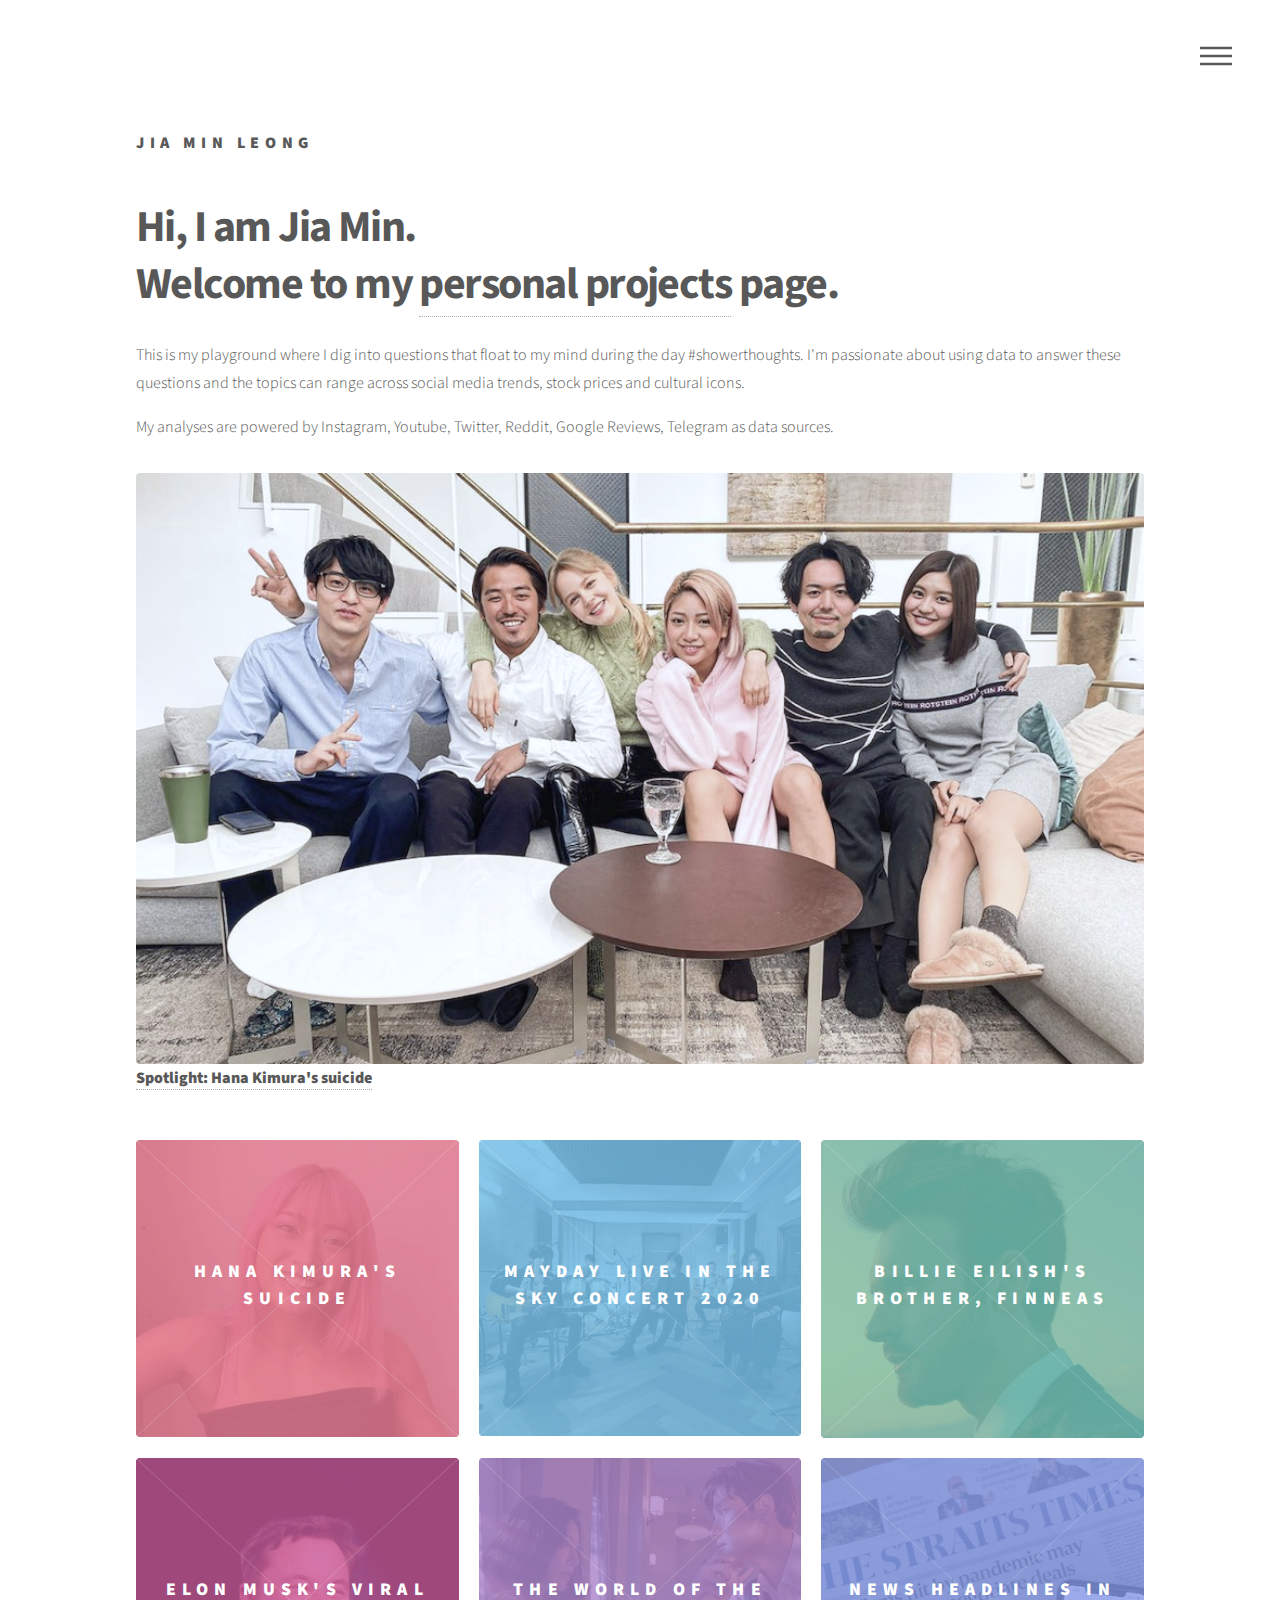
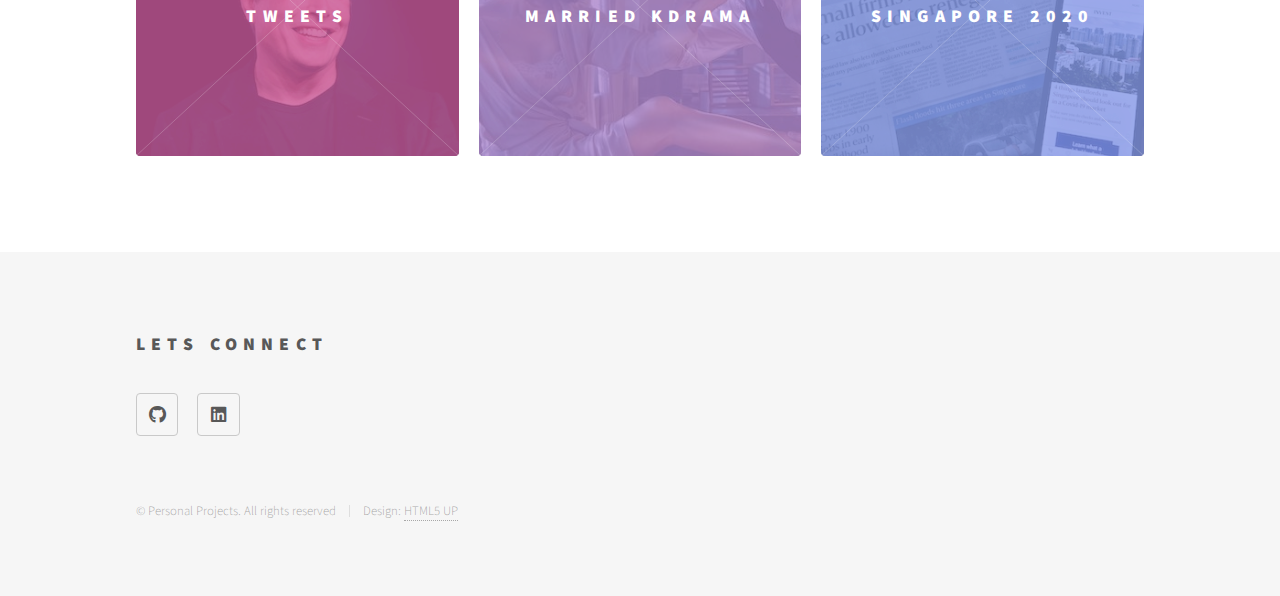
==== commit 54d50bc0: "Update index.html" ====
--- a/index.html
+++ b/index.html
@@ -39,7 +39,7 @@
 					<nav id="menu">
 						<h2>Menu</h2>
 						<ul>
-							<li><a href="index.html">index</a></li>
+							<li><a href="index.html">Home</a></li>
 							<li><a href="about_me.html">About Me</a></li>
 							<!--  <li><a href="elements.html">Elements</a></li> -->
 						</ul> 
@@ -49,9 +49,9 @@
 					<div id="main">
 						<div class="inner">
 							<header>
-								<h1>Hi, I am Jia Min<br/> 
+								<h1>Hi, I am Jia Min.<br/> 
 									Welcome to my  <a href="https://www.instagram.com/personalprojects.py/?hl=en">personal projects</a> page.</h1>
-								<p>This is my playground where I dig into questions that float to my mind during the day. #showerthoughts I'm passionate about using data to answer these questions and the topics can range across social media trends, stock prices and cultural icons. 
+								<p>This is my playground where I dig into questions that float to my mind during the day #showerthoughts. I'm passionate about using data to answer these questions and the topics can range across social media trends, stock prices and cultural icons. 
 								</p>
 
 								<p>My analyses are powered by Instagram, Youtube, Twitter, Reddit, Google Reviews, Telegram as data sources. </p>
@@ -60,12 +60,14 @@
 
 								
 							<article class="style6">
-								<span class="image">
-									<img src="images/header.png" alt="" />
-								</span>
+								<span class="image main"><img src="images/header.png" alt="" />
+								<!--<span class="image">
+
+									<img src="images/header.png" alt="" /> 
+								</span> -->
 									 <a href="post_hana_kimura.html">
-										<h2>Spotlight: Hana Kimura's suicide</h2>	
-								</a>
+										<b>Spotlight: Hana Kimura's suicide</b>	
+								</a></span>
 							</article>
 
 
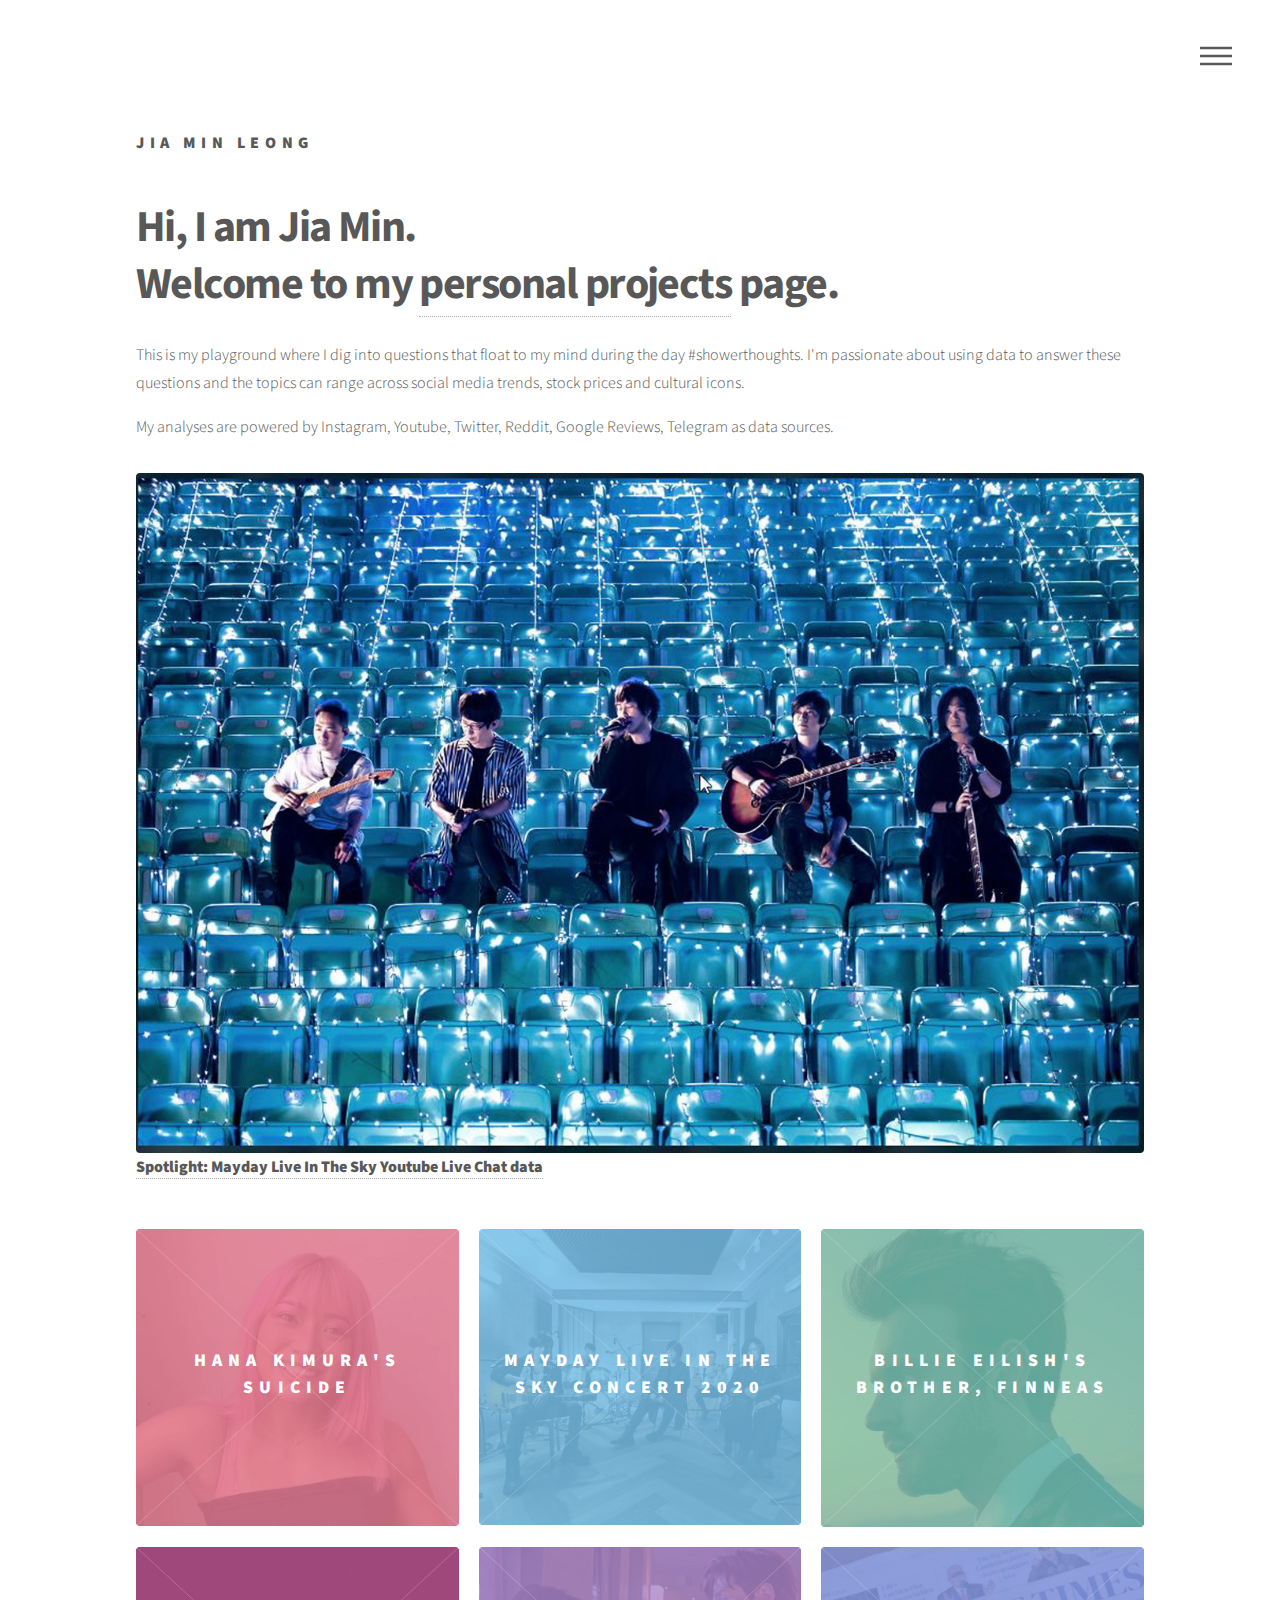
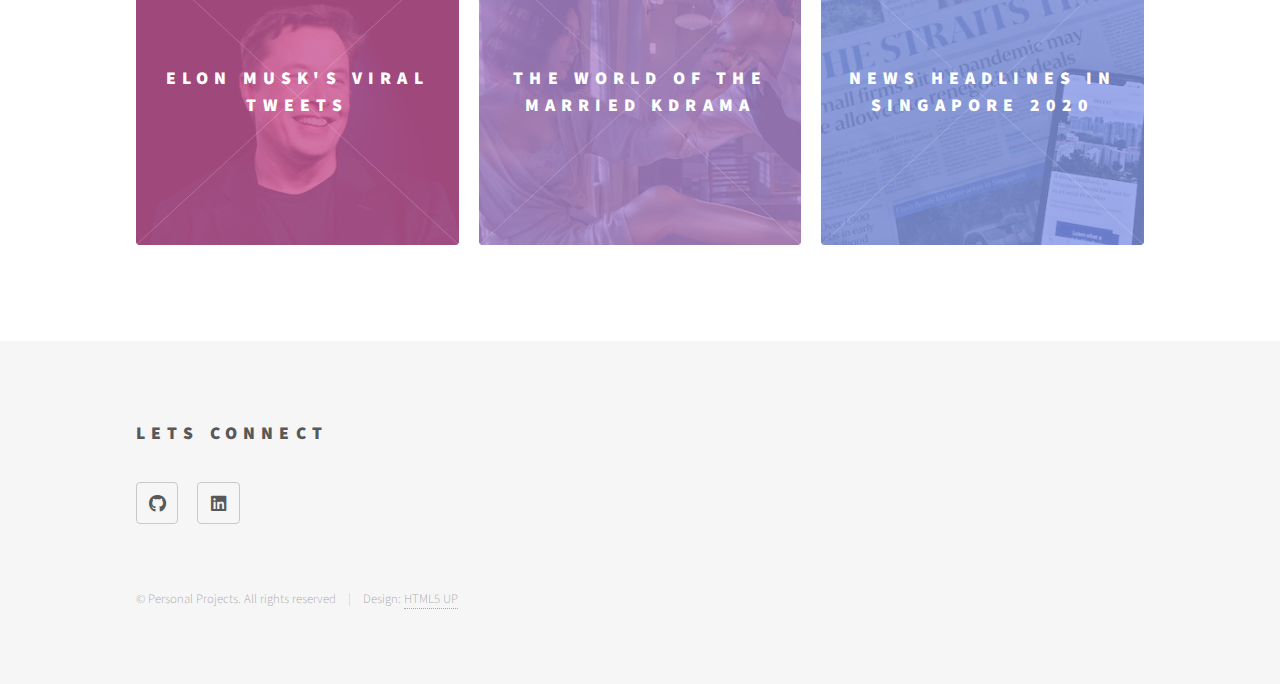
==== commit 528138be: "Shifting Header" ====
--- a/index.html
+++ b/index.html
@@ -60,13 +60,13 @@
 
 								
 							<article class="style6">
-								<span class="image main"><img src="images/header.png" alt="" />
+								<span class="image main"><img src="images/header-mayday.jpeg" alt="" />
 								<!--<span class="image">
 
 									<img src="images/header.png" alt="" /> 
 								</span> -->
-									 <a href="post_hana_kimura.html">
-										<b>Spotlight: Hana Kimura's suicide</b>	
+									 <a href="post_mayday.html">
+										<b>Spotlight: Mayday Live In The Sky Youtube Live Chat data</b>	
 								</a></span>
 							</article>
 
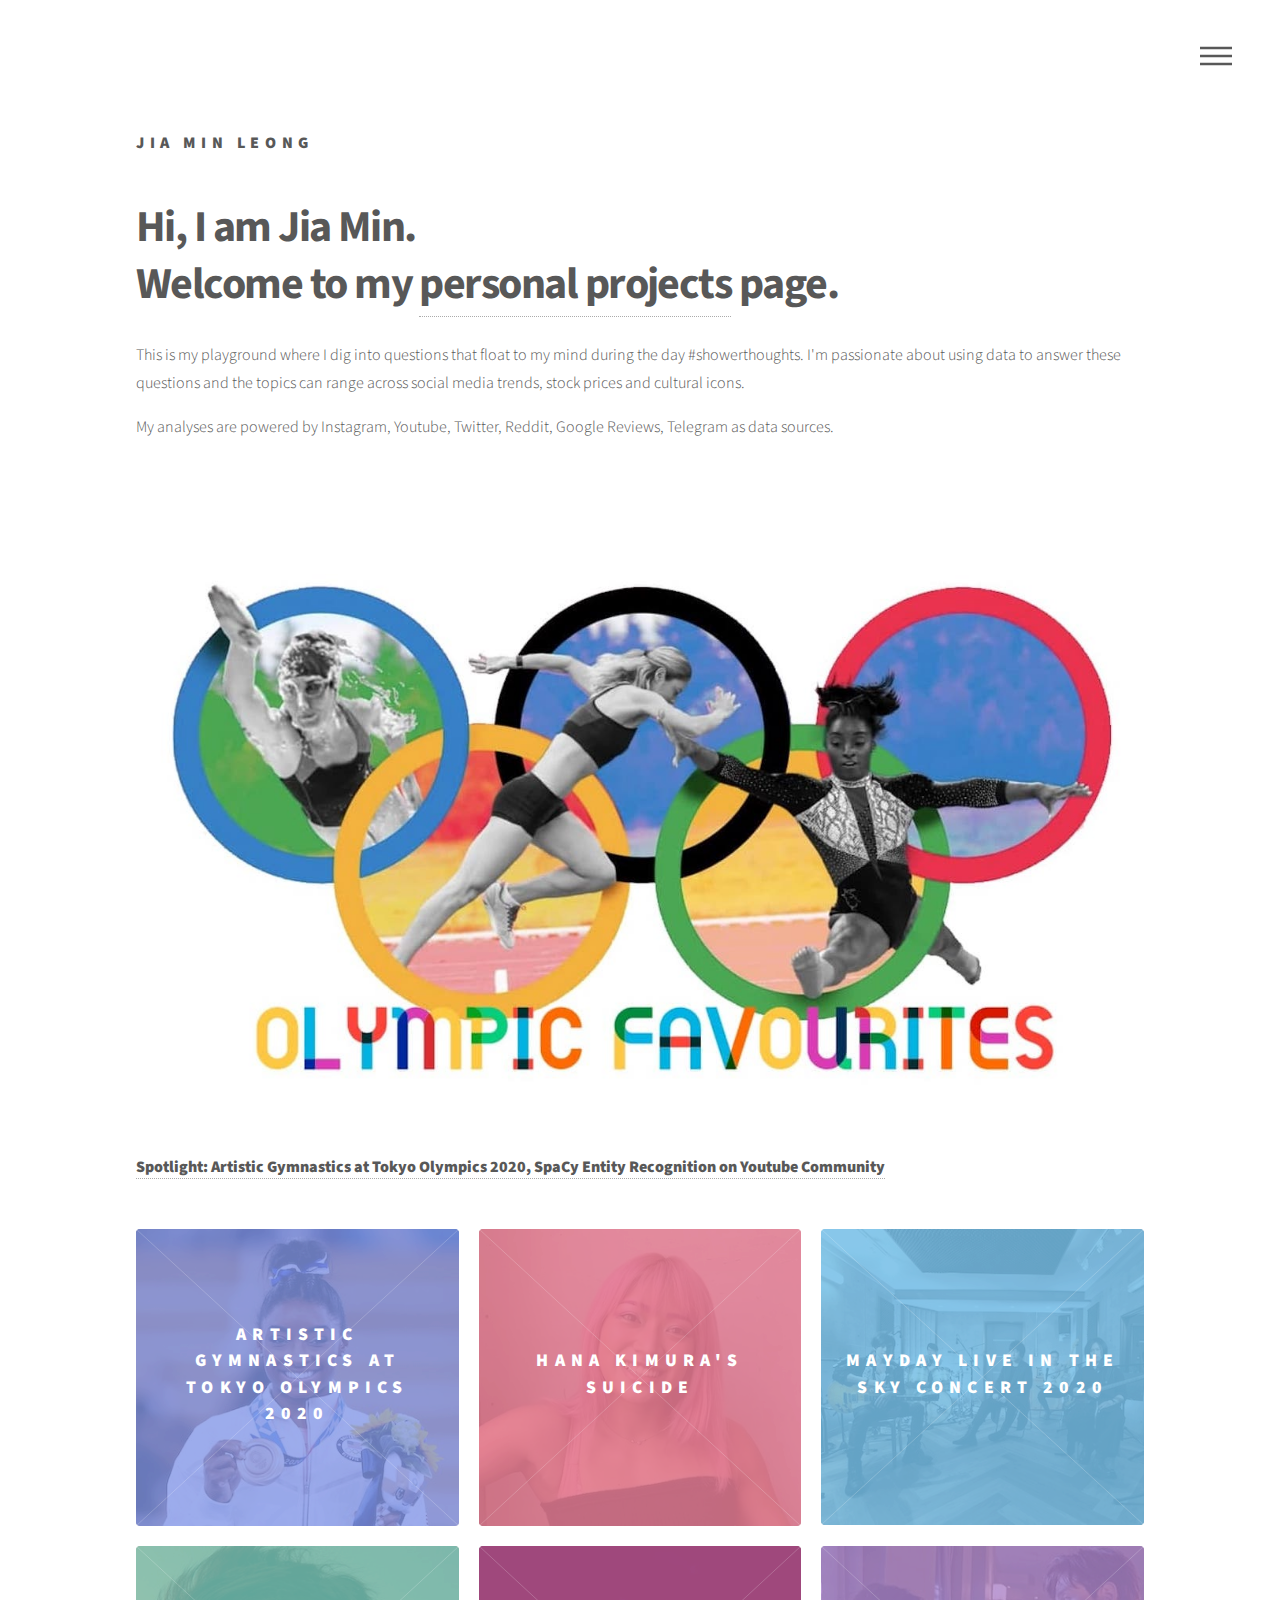
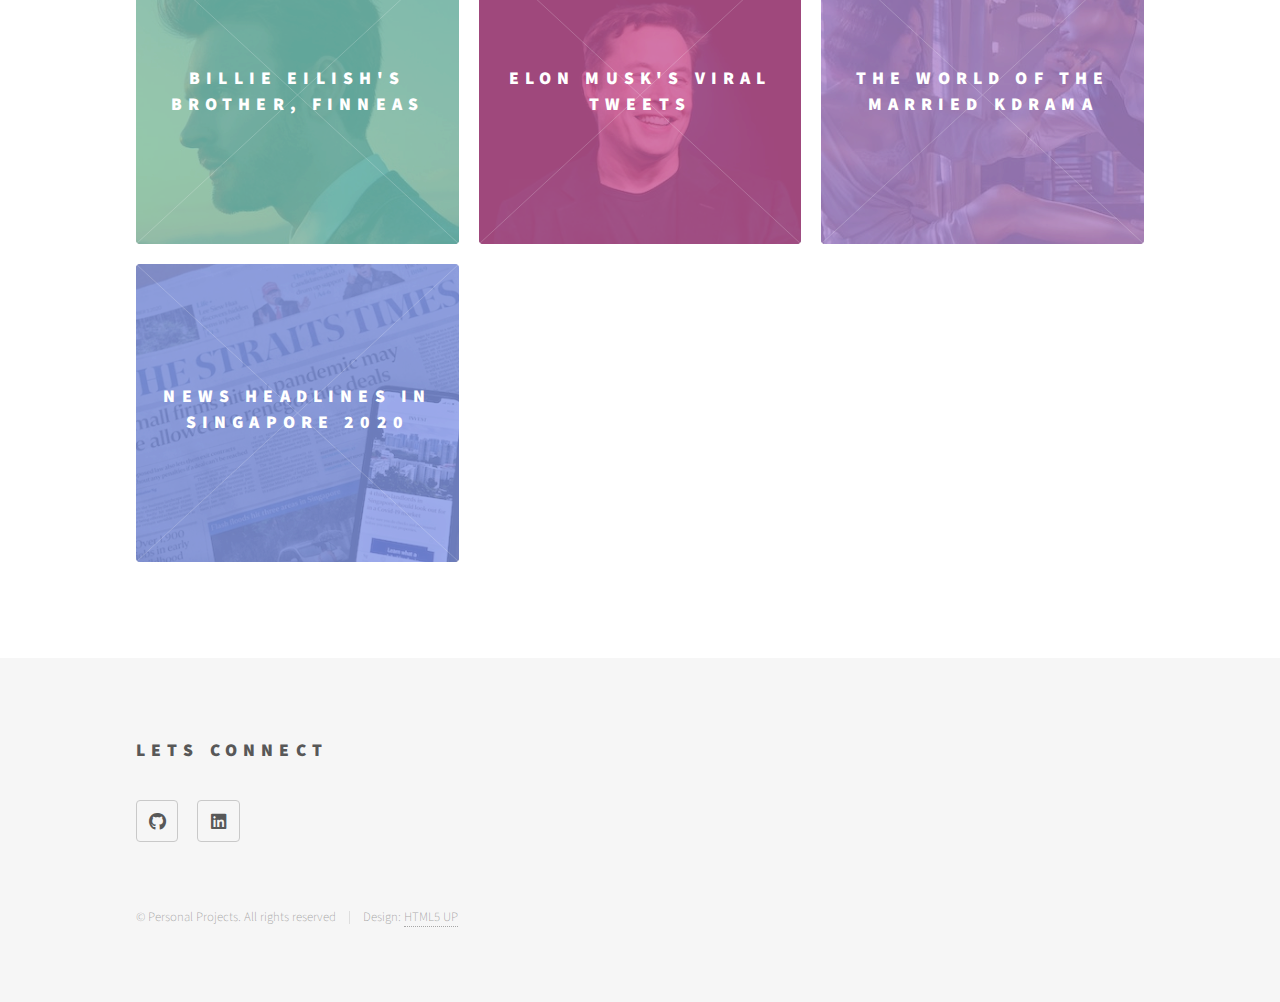
==== commit 9f19e467: "Olympic Favourites" ====
--- a/index.html
+++ b/index.html
@@ -60,18 +60,30 @@
 
 								
 							<article class="style6">
-								<span class="image main"><img src="images/header-mayday.jpeg" alt="" />
+								<span class="image main"><img src="images/header-olympicfavourites.jpg" alt="" />
 								<!--<span class="image">
 
 									<img src="images/header.png" alt="" /> 
 								</span> -->
-									 <a href="post_mayday.html">
-										<b>Spotlight: Mayday Live In The Sky Youtube Live Chat data</b>	
+									 <a href="post_olympic_favourites.html">
+										<b>Spotlight: Artistic Gymnastics at Tokyo Olympics 2020, SpaCy Entity Recognition on Youtube Community</b>	
 								</a></span>
 							</article>
 
 
 							<section class="tiles">
+								<article class="style6">
+										<span class="image">
+											<img src="images/07olympic_favourite.jpg" alt="" />
+										</span>
+											<a href="post_olympic_favourites.html">
+											<h2>Artistic Gymnastics at Tokyo Olympics 2020</h2>
+											<div class="content">
+												<p>SpaCy Entity Recognition on Youtube Community</p>
+											</div>
+										</a>
+									</article>
+
 								
 								<article class="style1">
 									<span class="image">
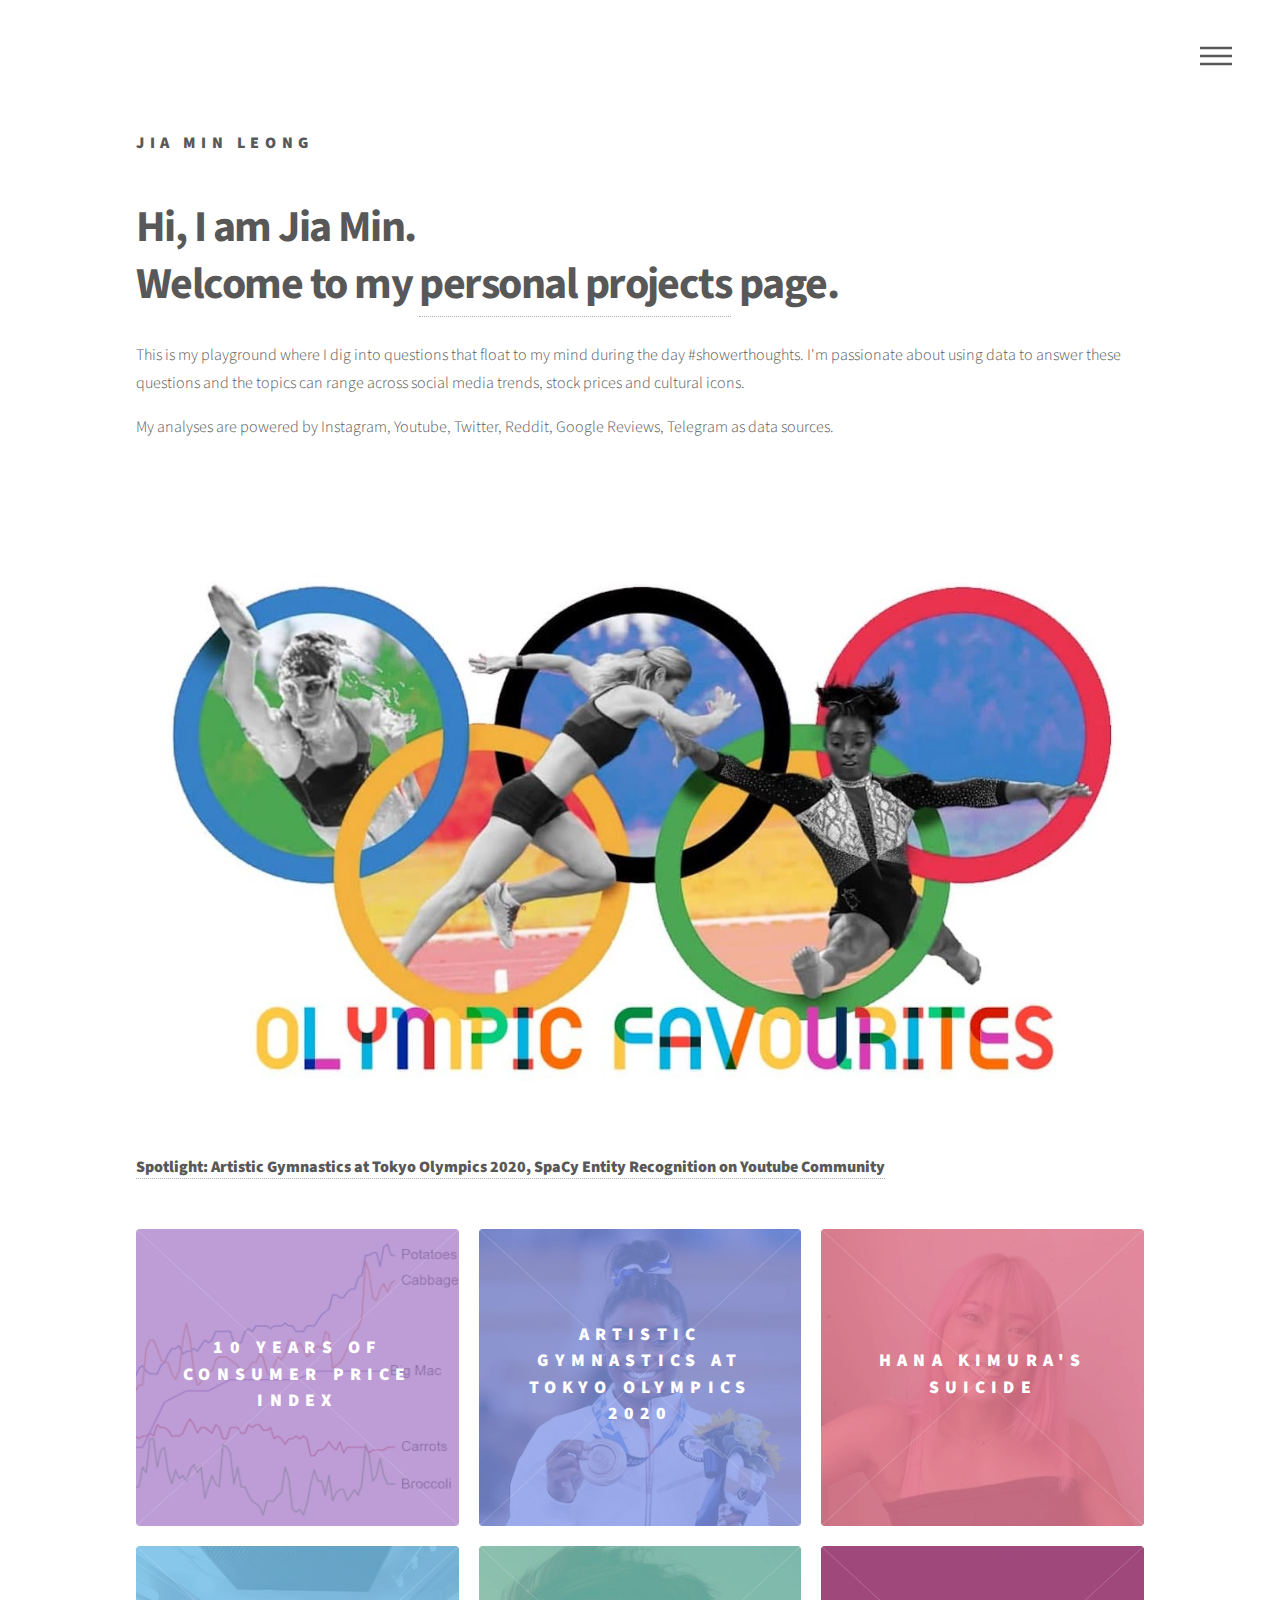
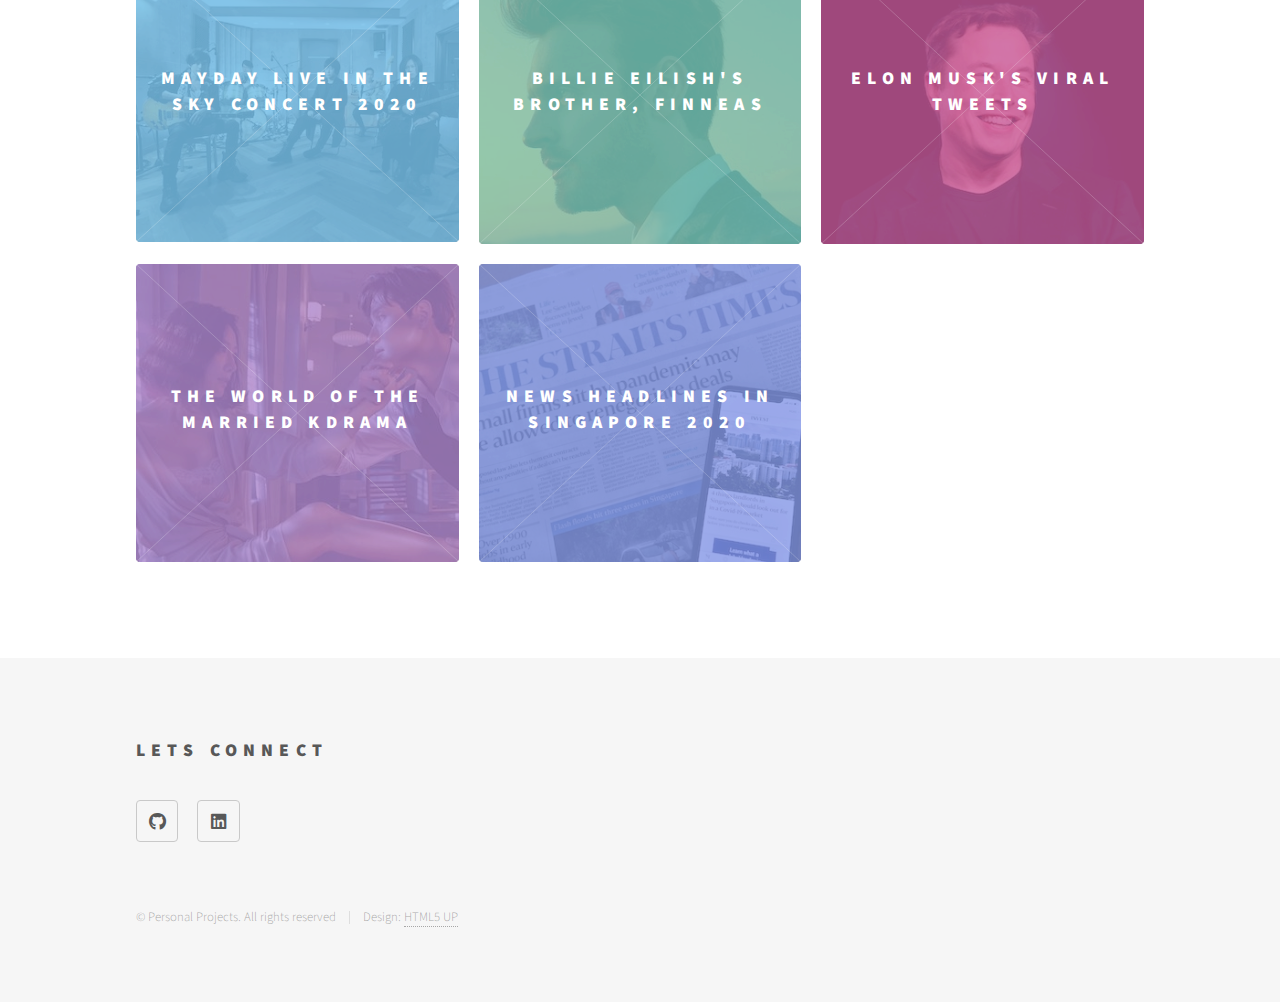
==== commit a6f1cfa6: "CPI new post" ====
--- a/index.html
+++ b/index.html
@@ -40,6 +40,7 @@
 						<h2>Menu</h2>
 						<ul>
 							<li><a href="index.html">Home</a></li>
+							<li><a href="blog.html">Blog</a></li>
 							<li><a href="about_me.html">About Me</a></li>
 							<!--  <li><a href="elements.html">Elements</a></li> -->
 						</ul> 
@@ -72,6 +73,20 @@
 
 
 							<section class="tiles">
+								<article class="style5">
+										<span class="image">
+											<img src="images/08cpi.png" alt="" />
+										</span>
+											<a href="post_cpi.html">
+											<h2>10 years of consumer price index</h2>
+											<div class="content">
+												<p>Visuals via Python Seaborn</p>
+											</div>
+										</a>
+									</article>
+	
+
+
 								<article class="style6">
 										<span class="image">
 											<img src="images/07olympic_favourite.jpg" alt="" />
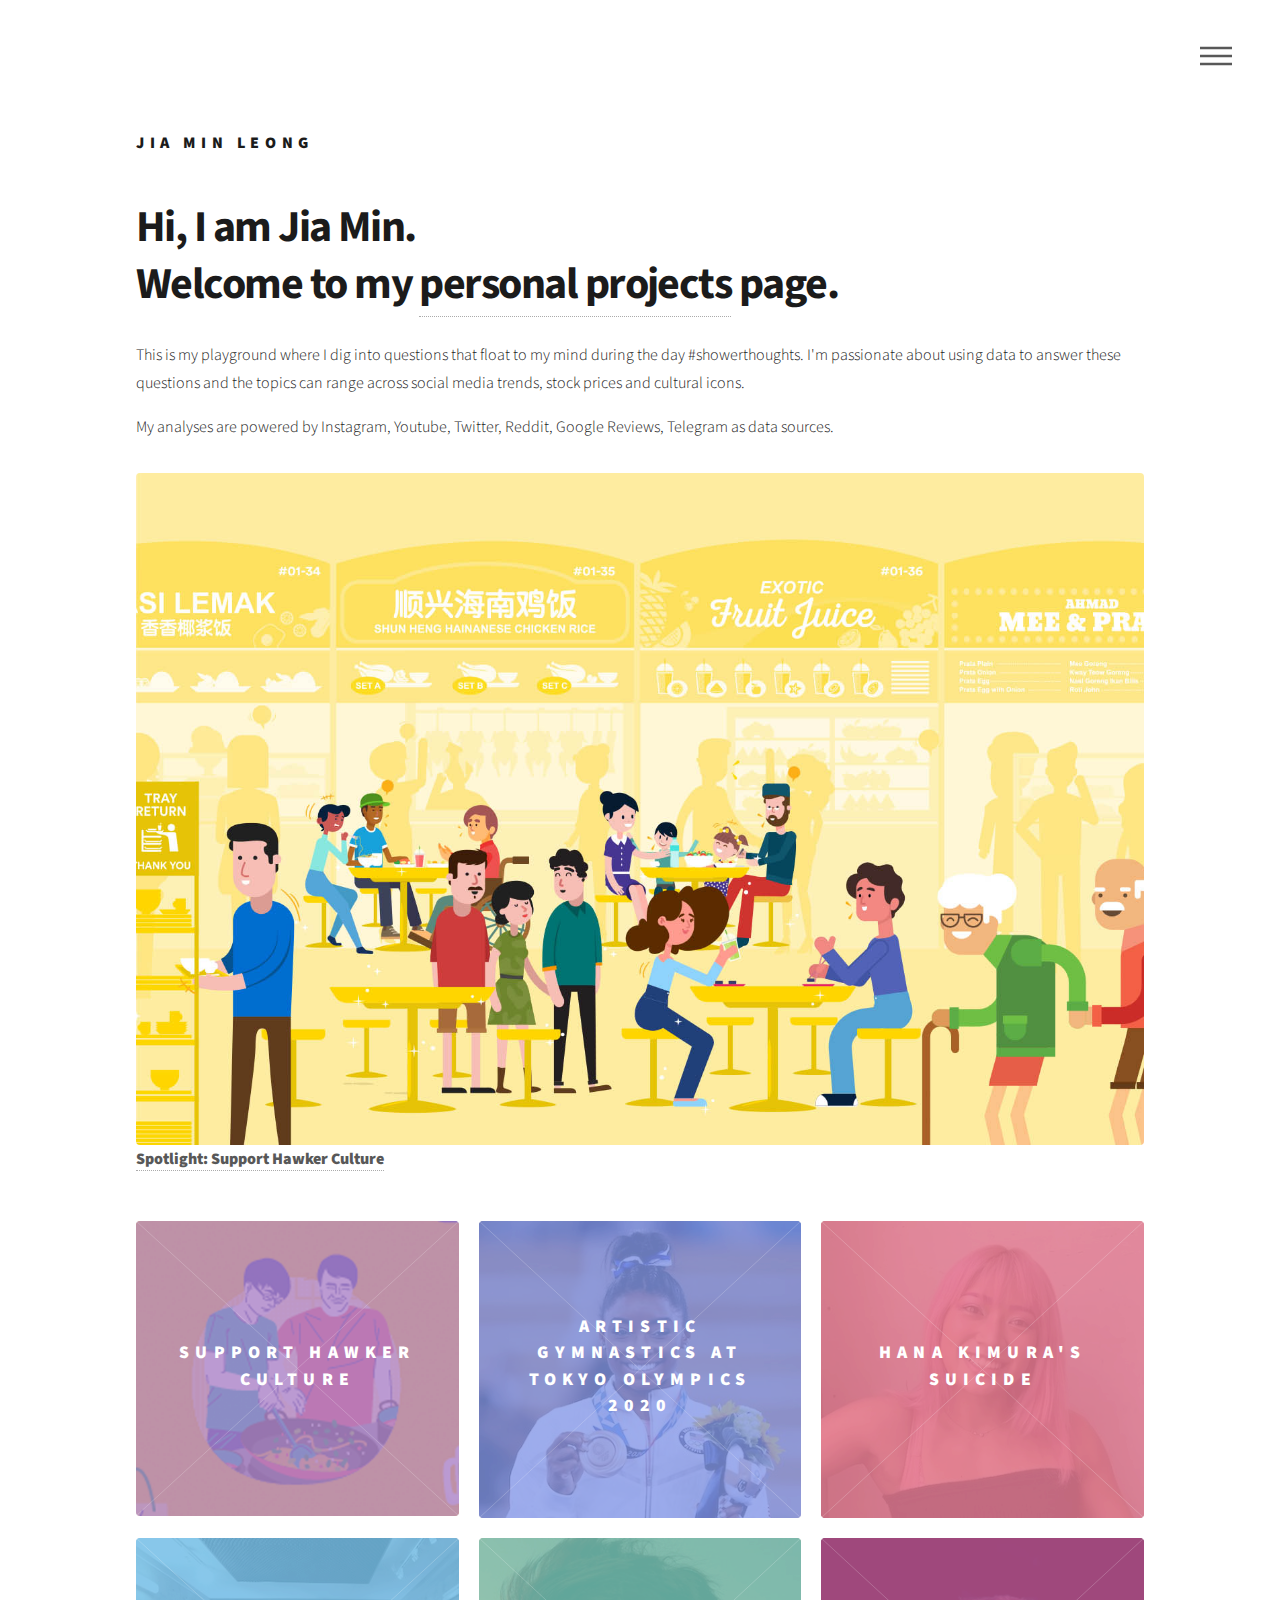
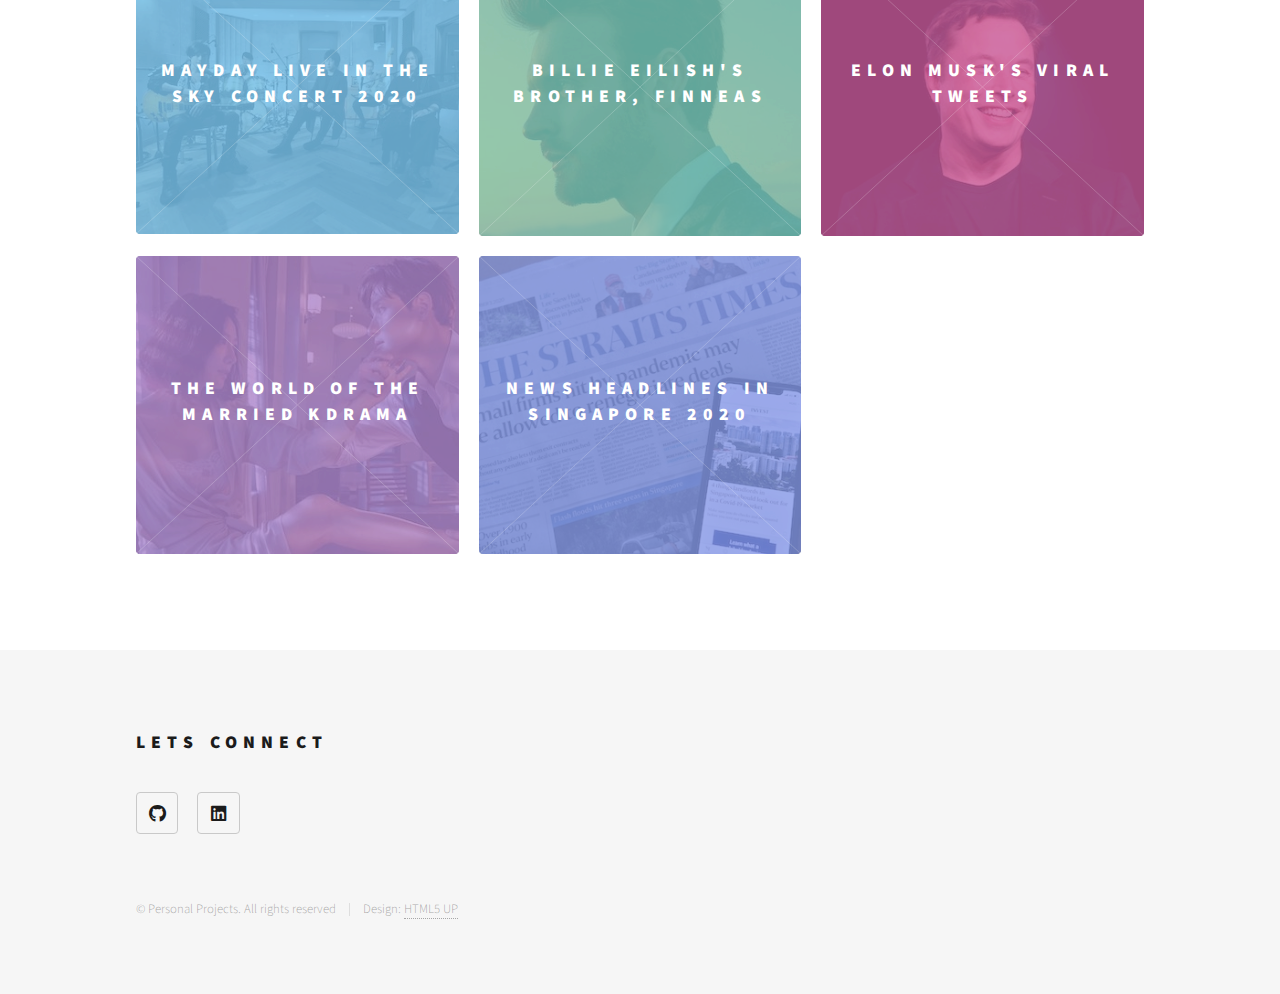
==== commit a4b6afae: "Update CPI story" ====
--- a/index.html
+++ b/index.html
@@ -39,9 +39,9 @@
 					<nav id="menu">
 						<h2>Menu</h2>
 						<ul>
-							<li><a href="index.html">Home</a></li>
+							<li><a href="index.html">Personal Projects</a></li>
 							<li><a href="blog.html">Blog</a></li>
-							<li><a href="about_me.html">About Me</a></li>
+							<li><a href="about_me.html">About</a></li>
 							<!--  <li><a href="elements.html">Elements</a></li> -->
 						</ul> 
 					</nav>
@@ -61,13 +61,13 @@
 
 								
 							<article class="style6">
-								<span class="image main"><img src="images/header-olympicfavourites.jpg" alt="" />
+								<span class="image main"><img src="images/header.jpeg" alt="" />
 								<!--<span class="image">
 
 									<img src="images/header.png" alt="" /> 
 								</span> -->
-									 <a href="post_olympic_favourites.html">
-										<b>Spotlight: Artistic Gymnastics at Tokyo Olympics 2020, SpaCy Entity Recognition on Youtube Community</b>	
+									 <a href="post_cpi.html">
+										<b>Spotlight: Support Hawker Culture</b>	
 								</a></span>
 							</article>
 
@@ -78,7 +78,7 @@
 											<img src="images/08cpi.png" alt="" />
 										</span>
 											<a href="post_cpi.html">
-											<h2>10 years of consumer price index</h2>
+											<h2>Support Hawker Culture</h2>
 											<div class="content">
 												<p>Visuals via Python Seaborn</p>
 											</div>
--- a/assets/css/main.css
+++ b/assets/css/main.css
@@ -1,10 +1,10 @@
 @import url(fontawesome-all.min.css);
 @import url("https://fonts.googleapis.com/css?family=Source+Sans+Pro:300,700,900");
 
-/*
-	Phantom by HTML5 UP
-	html5up.net | @ajlkn
-	Free for personal and commercial use under the CCA 3.0 license (html5up.net/license)
+/*
+	Phantom by HTML5 UP
+	html5up.net | @ajlkn
+	Free for personal and commercial use under the CCA 3.0 license (html5up.net/license)
 */
 
 html, body, div, span, applet, object,
@@ -116,7 +116,7 @@
 /* Type */
 
 	body, input, select, textarea {
-		color: #585858;
+		color: #1b1b1b;
 		font-family: "Source Sans Pro", Helvetica, sans-serif;
 		font-size: 16pt;
 		font-weight: 300;
